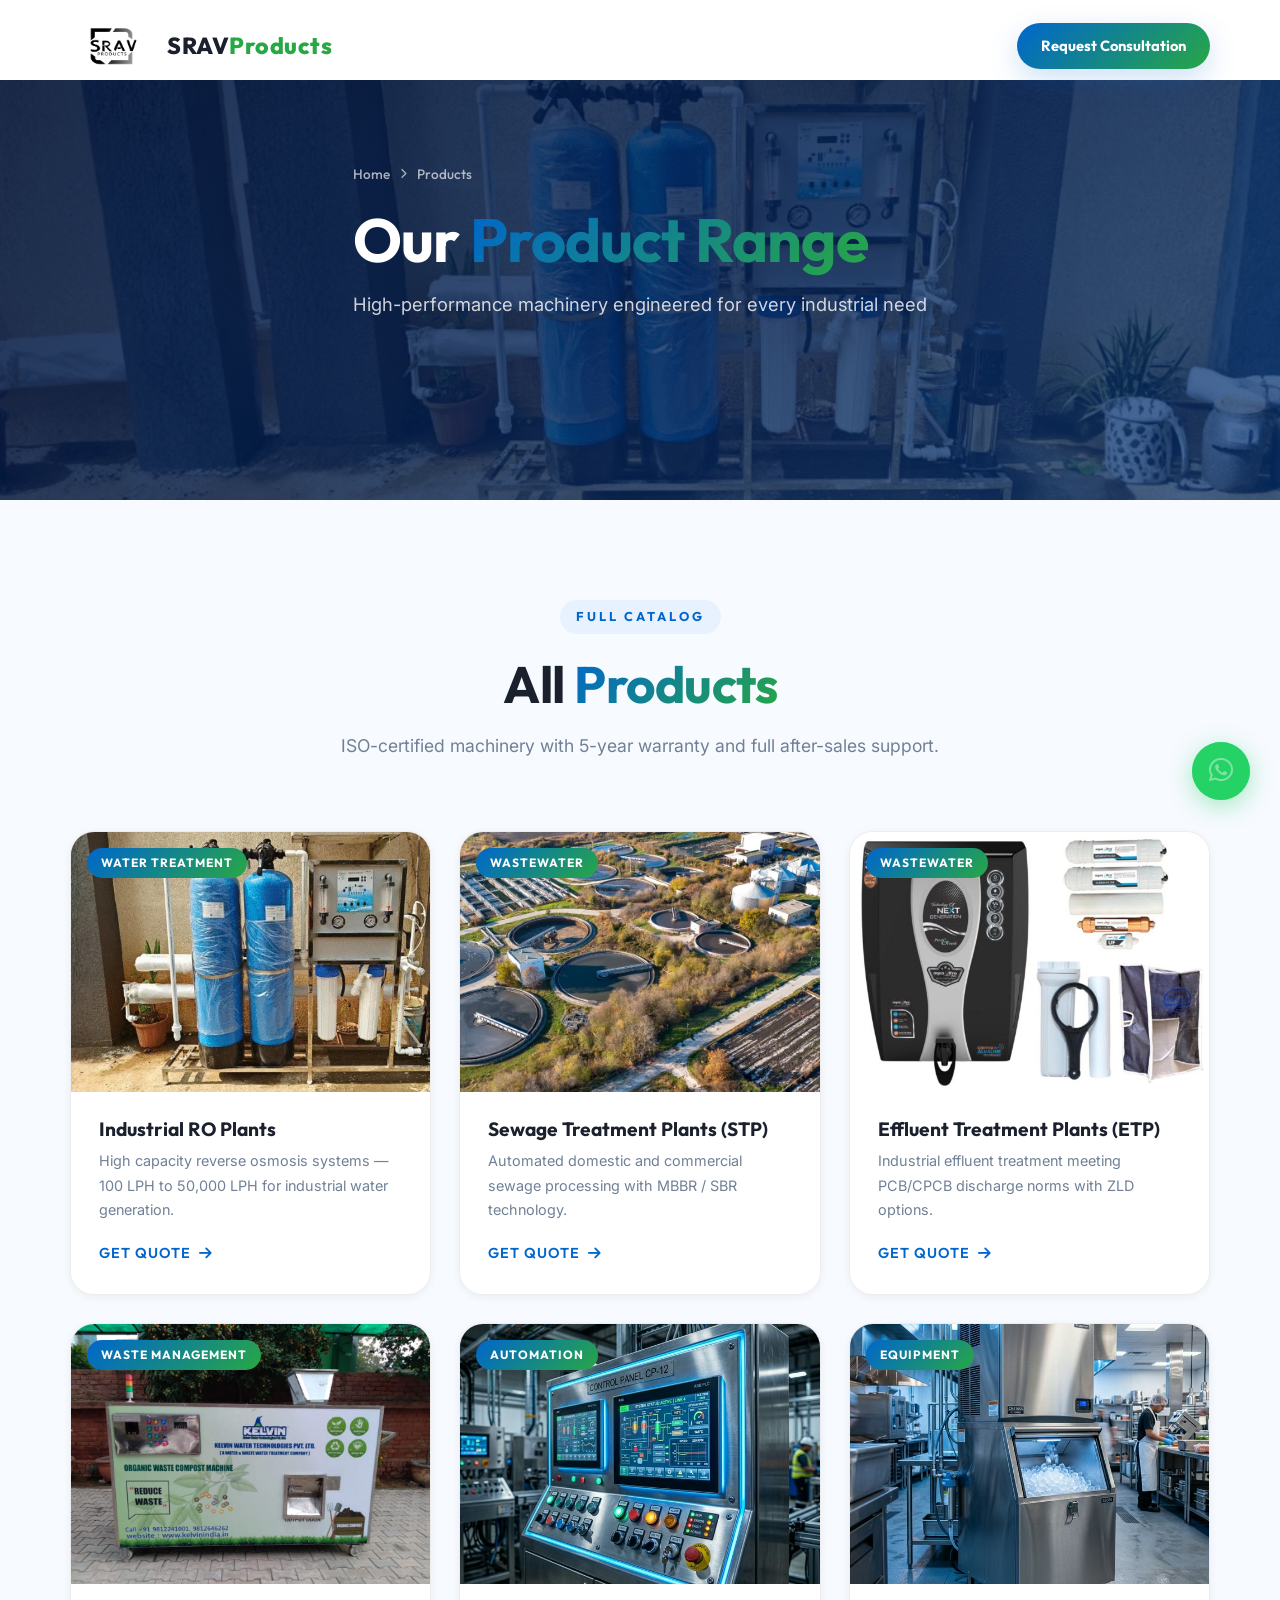
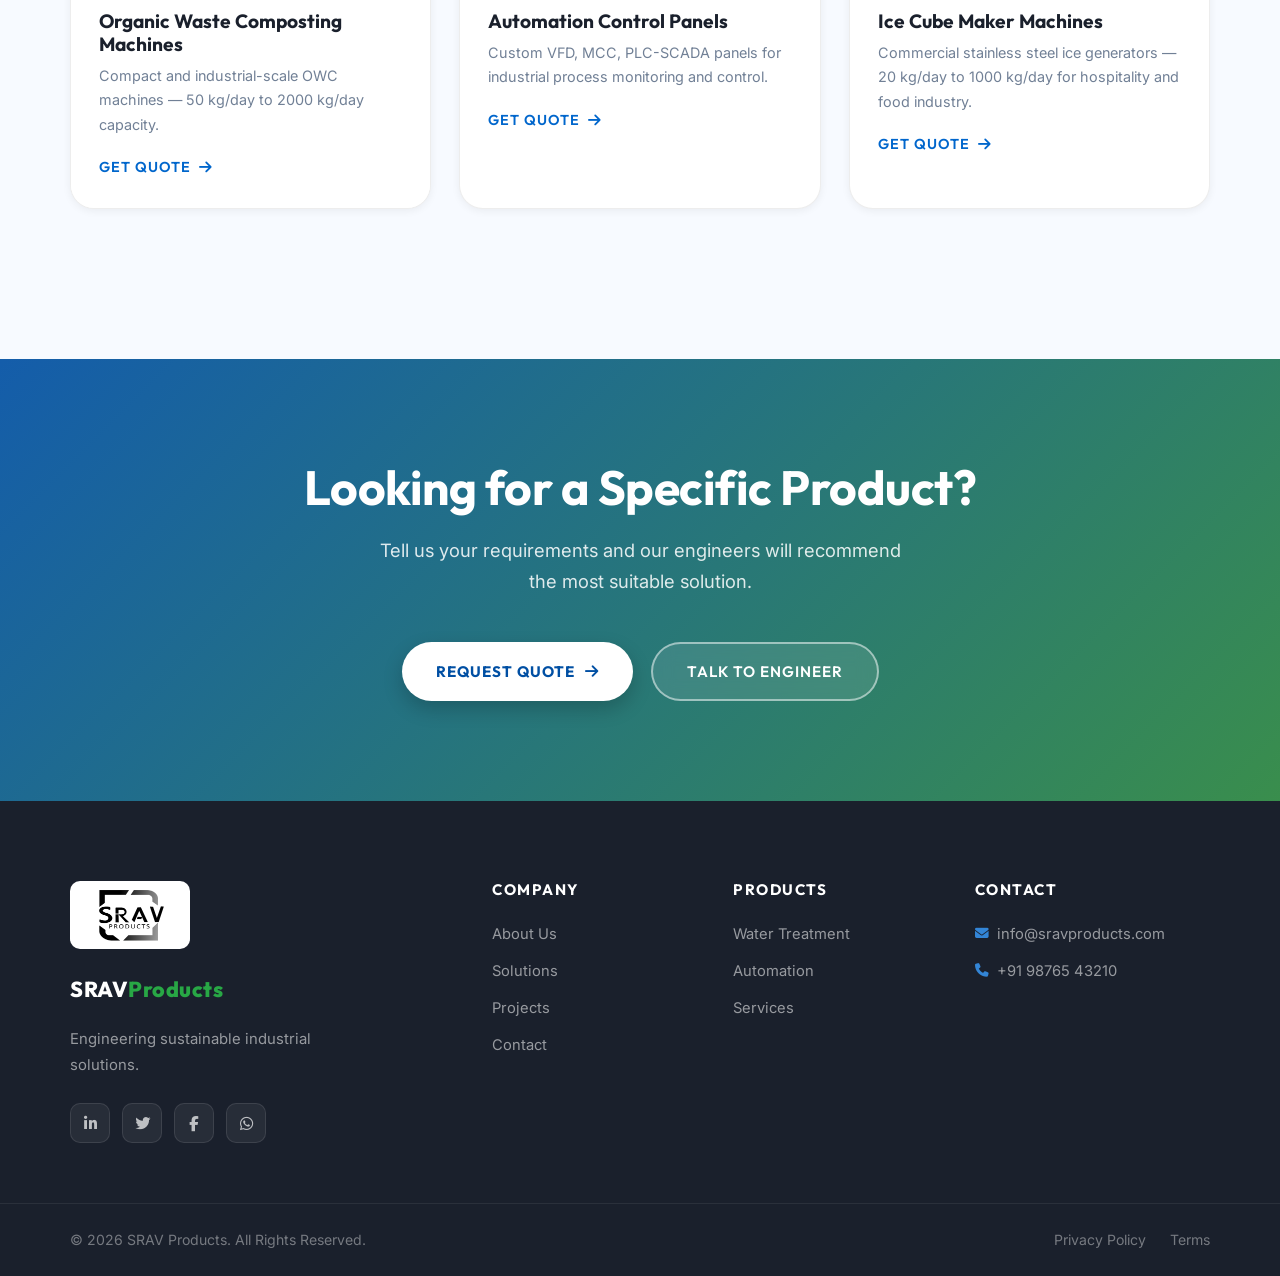
==== products.html @ 9690dd84 "Improve mobile responsiveness, UX, and smooth navigation" ====
<!DOCTYPE html>
<html lang="en">
<head>
    <meta charset="UTF-8">
    <meta name="viewport" content="width=device-width, initial-scale=1.0">
    <title>Products | SRAV Products</title>
    <meta name="description" content="Explore SRAV Products full range — RO plants, STP, ETP, composting machines, ice makers, and automation control panels.">
    <link rel="preconnect" href="https://fonts.googleapis.com">
    <link rel="preconnect" href="https://fonts.gstatic.com" crossorigin>
    <link href="https://fonts.googleapis.com/css2?family=Inter:wght@300;400;500;600;700;800&family=Outfit:wght@300;400;500;600;700;800;900&display=swap" rel="stylesheet">
    <link rel="stylesheet" href="https://cdnjs.cloudflare.com/ajax/libs/font-awesome/6.4.0/css/all.min.css">
    <link rel="stylesheet" href="https://unpkg.com/aos@2.3.4/dist/aos.css">
    <link rel="stylesheet" href="css/style.css">
    <link rel="stylesheet" href="css/subpage.css">
</head>
<body>
    <nav class="navbar scrolled" id="navbar">
        <div class="container nav-container">
            <a href="index.html" class="logo">
                <img src="assets/logo.jpeg" alt="SRAV Products Logo" class="nav-logo-img" style="filter:none">
                <span class="nav-brand"><span class="nav-brand-srav" style="color:var(--heading)">SRAV</span><span class="nav-brand-products">Products</span></span>
            </a>
            <div class="nav-links">
                <a href="index.html#home" class="nav-link">Home</a>
                <a href="index.html#about" class="nav-link">About</a>
                <a href="index.html#solutions" class="nav-link">Solutions</a>
                <a href="index.html#products" class="nav-link active">Products</a>
                <a href="index.html#industries" class="nav-link">Industries</a>
                <a href="index.html#projects" class="nav-link">Projects</a>
                <a href="index.html#services" class="nav-link">Services</a>
                <a href="index.html#contact" class="nav-link nav-cta">Request Consultation</a>
            </div>
            <button class="menu-btn" id="menu-btn"><span></span><span></span><span></span></button>
        </div>
    </nav>
    <div class="mobile-menu" id="mobile-menu">
        <button class="close-menu" id="close-menu"><i class="fas fa-times"></i></button>
        <div class="mobile-menu-content">
            <img src="assets/logo.jpeg" alt="SRAV" class="mobile-logo">
            <a href="index.html#home" class="mobile-link">Home</a>
            <a href="index.html#about" class="mobile-link">About</a>
            <a href="index.html#solutions" class="mobile-link">Solutions</a>
            <a href="index.html#products" class="mobile-link">Products</a>
            <a href="index.html#industries" class="mobile-link">Industries</a>
            <a href="index.html#projects" class="mobile-link">Projects</a>
            <a href="index.html#services" class="mobile-link">Services</a>
            <a href="index.html#contact" class="mobile-link mobile-cta">Request Consultation</a>
        </div>
    </div>

    <section class="page-hero">
        <div class="page-hero-overlay"></div>
        <img src="assets/Industrial-RO-Plant-Installation-Checklist-1080x400.webp" alt="SRAV Products Range" class="page-hero-bg">
        <div class="container page-hero-content" data-aos="fade-up">
            <div class="page-breadcrumb"><a href="index.html">Home</a> <i class="fas fa-chevron-right"></i> Products</div>
            <h1>Our <span class="text-gradient">Product Range</span></h1>
            <p>High-performance machinery engineered for every industrial need</p>
        </div>
    </section>

    <section class="products bg-light" style="padding:100px 0">
        <div class="container">
            <div class="section-header" data-aos="fade-up">
                <div class="section-tag">Full Catalog</div>
                <h2 class="section-title">All <span class="text-gradient">Products</span></h2>
                <p class="section-subtitle">ISO-certified machinery with 5-year warranty and full after-sales support.</p>
            </div>
            <div class="products-grid">
                <div class="product-card" data-aos="fade-up">
                    <div class="product-img"><img src="assets/Industrial-RO-Plant-Installation-Checklist-1080x400.webp" alt="Industrial RO Plant" loading="lazy"><div class="product-overlay"><a href="contact.html" class="btn btn-white">Enquire Now</a></div><div class="product-tag">Water Treatment</div></div>
                    <div class="product-info"><h3>Industrial RO Plants</h3><p>High capacity reverse osmosis systems — 100 LPH to 50,000 LPH for industrial water generation.</p><a href="contact.html" class="btn-link">Get Quote <i class="fas fa-arrow-right"></i></a></div>
                </div>
                <div class="product-card" data-aos="fade-up" data-aos-delay="80">
                    <div class="product-img"><img src="assets/Role-of-Sewage-Sludge-Treatment-Plant-in-STP.webp" alt="STP" loading="lazy"><div class="product-overlay"><a href="contact.html" class="btn btn-white">Enquire Now</a></div><div class="product-tag">Wastewater</div></div>
                    <div class="product-info"><h3>Sewage Treatment Plants (STP)</h3><p>Automated domestic and commercial sewage processing with MBBR / SBR technology.</p><a href="contact.html" class="btn-link">Get Quote <i class="fas fa-arrow-right"></i></a></div>
                </div>
                <div class="product-card" data-aos="fade-up" data-aos-delay="160">
                    <div class="product-img"><img src="assets/Aqua-Ultra-Water-Purifiers-3-600x600.jpg" alt="ETP" loading="lazy"><div class="product-overlay"><a href="contact.html" class="btn btn-white">Enquire Now</a></div><div class="product-tag">Wastewater</div></div>
                    <div class="product-info"><h3>Effluent Treatment Plants (ETP)</h3><p>Industrial effluent treatment meeting PCB/CPCB discharge norms with ZLD options.</p><a href="contact.html" class="btn-link">Get Quote <i class="fas fa-arrow-right"></i></a></div>
                </div>
                <div class="product-card" data-aos="fade-up" data-aos-delay="240">
                    <div class="product-img"><img src="assets/OWC-Machine-1024x768.jpg" alt="Organic Waste Composting" loading="lazy"><div class="product-overlay"><a href="contact.html" class="btn btn-white">Enquire Now</a></div><div class="product-tag">Waste Management</div></div>
                    <div class="product-info"><h3>Organic Waste Composting Machines</h3><p>Compact and industrial-scale OWC machines — 50 kg/day to 2000 kg/day capacity.</p><a href="contact.html" class="btn-link">Get Quote <i class="fas fa-arrow-right"></i></a></div>
                </div>
                <div class="product-card" data-aos="fade-up" data-aos-delay="320">
                    <div class="product-img"><img src="assets/product-automation-panel.png" alt="Automation Panel" loading="lazy"><div class="product-overlay"><a href="contact.html" class="btn btn-white">Enquire Now</a></div><div class="product-tag">Automation</div></div>
                    <div class="product-info"><h3>Automation Control Panels</h3><p>Custom VFD, MCC, PLC-SCADA panels for industrial process monitoring and control.</p><a href="contact.html" class="btn-link">Get Quote <i class="fas fa-arrow-right"></i></a></div>
                </div>
                <div class="product-card" data-aos="fade-up" data-aos-delay="400">
                    <div class="product-img"><img src="assets/product-ice-machine.png" alt="Ice Cube Maker" loading="lazy"><div class="product-overlay"><a href="contact.html" class="btn btn-white">Enquire Now</a></div><div class="product-tag">Equipment</div></div>
                    <div class="product-info"><h3>Ice Cube Maker Machines</h3><p>Commercial stainless steel ice generators — 20 kg/day to 1000 kg/day for hospitality and food industry.</p><a href="contact.html" class="btn-link">Get Quote <i class="fas fa-arrow-right"></i></a></div>
                </div>
            </div>
        </div>
    </section>

    <section class="cta-section"><div class="cta-overlay"></div>
        <div class="container" data-aos="zoom-in"><div class="cta-content">
            <h2>Looking for a Specific Product?</h2>
            <p>Tell us your requirements and our engineers will recommend the most suitable solution.</p>
            <div class="cta-btns"><a href="contact.html" class="btn btn-white-solid">Request Quote <i class="fas fa-arrow-right"></i></a><a href="contact.html" class="btn btn-glass-cta">Talk to Engineer</a></div>
        </div></div>
    </section>
    <footer class="footer">
        <div class="footer-top"><div class="container"><div class="footer-grid">
            <div class="footer-brand"><img src="assets/logo.jpeg" alt="SRAV Products" class="footer-logo"><div class="footer-brand-name"><span class="footer-brand-srav">SRAV</span><span class="footer-brand-products">Products</span></div><p>Engineering sustainable industrial solutions.</p><div class="social-links"><a href="#"><i class="fa-brands fa-linkedin-in"></i></a><a href="#"><i class="fa-brands fa-twitter"></i></a><a href="#"><i class="fa-brands fa-facebook-f"></i></a><a href="https://wa.me/919876543210" target="_blank"><i class="fa-brands fa-whatsapp"></i></a></div></div>
            <div class="footer-links"><h4>Company</h4><ul><li><a href="about.html">About Us</a></li><li><a href="solutions.html">Solutions</a></li><li><a href="projects.html">Projects</a></li><li><a href="contact.html">Contact</a></li></ul></div>
            <div class="footer-links"><h4>Products</h4><ul><li><a href="products.html">Water Treatment</a></li><li><a href="products.html">Automation</a></li><li><a href="services.html">Services</a></li></ul></div>
            <div class="footer-links"><h4>Contact</h4><ul><li><a href="mailto:info@sravproducts.com"><i class="fas fa-envelope"></i> info@sravproducts.com</a></li><li><a href="tel:+919876543210"><i class="fas fa-phone"></i> +91 98765 43210</a></li></ul></div>
        </div></div></div>
        <div class="footer-bottom"><div class="container footer-bottom-inner"><p>&copy; 2026 SRAV Products. All Rights Reserved.</p><div class="legal-links"><a href="#">Privacy Policy</a><a href="#">Terms</a></div></div></div>
    </footer>
    <a href="https://wa.me/919876543210" class="floating-whatsapp" target="_blank"><i class="fa-brands fa-whatsapp"></i><span class="whatsapp-tooltip">Chat with us!</span></a>
    <button class="back-to-top" id="backToTop"><i class="fas fa-arrow-up"></i></button>
    <script src="https://unpkg.com/aos@2.3.4/dist/aos.js"></script>
    <script src="js/main.js"></script>
</body>
</html>
---- css/style.css ----
/* ==========================================================================
   SRAV Products — Premium Design System v3.0
   Color Theme: White, Blue (#0066CC), Green (#28A745)
   ========================================================================== */

/* --------------------------------------------------------------------------
   1. CSS Variables & Design Tokens
   -------------------------------------------------------------------------- */
:root {
    /* Core Colors */
    --blue:        #0066CC;
    --blue-dark:   #004FA3;
    --blue-light:  #3385D6;
    --blue-pale:   #E8F2FF;
    --green:       #28A745;
    --green-dark:  #1E7E34;
    --green-light: #34CE57;
    --green-pale:  #E8F8ED;
    --white:       #FFFFFF;
    --off-white:   #F7FAFF;
    --light:       #F0F4FA;
    --body-text:   #4A5568;
    --heading:     #1A202C;
    --muted:       #718096;
    --border:      rgba(0, 0, 0, 0.07);

    /* Gradients */
    --grad-main:   linear-gradient(135deg, var(--blue) 0%, var(--green) 100%);
    --grad-blue:   linear-gradient(135deg, var(--blue-dark) 0%, var(--blue-light) 100%);
    --grad-hero:   linear-gradient(to right, rgba(0, 0, 0, 0.82) 0%, rgba(0, 0, 0, 0.4) 100%);

    /* Typography */
    --font-head: 'Outfit', sans-serif;
    --font-body: 'Inter', sans-serif;

    /* Spacing Scale */
    --space-xs:    8px;
    --space-sm:    16px;
    --space-md:    24px;
    --space-lg:    48px;
    --space-xl:    80px;
    --space-2xl:   120px;

    /* Section Padding */
    --section-pad: 110px 0;
    --section-pad-mobile: 60px 0;

    /* Shadows */
    --shadow-sm:  0 2px 8px rgba(0,0,0,0.06);
    --shadow-md:  0 8px 30px rgba(0,0,0,0.08);
    --shadow-lg:  0 20px 60px rgba(0,0,0,0.12);
    --shadow-blue: 0 10px 30px rgba(0,102,204,0.2);
    --shadow-green: 0 10px 30px rgba(40,167,69,0.2);

    /* Transitions */
    --ease: all 0.3s cubic-bezier(0.25, 0.8, 0.25, 1);
    --ease-slow: all 0.6s cubic-bezier(0.25, 0.8, 0.25, 1);

    /* Border Radius */
    --radius-sm: 8px;
    --radius-md: 16px;
    --radius-lg: 24px;
    --radius-xl: 40px;
}

/* --------------------------------------------------------------------------
   2. Base Reset & Globals
   -------------------------------------------------------------------------- */
*, *::before, *::after { margin: 0; padding: 0; box-sizing: border-box; }

html { scroll-behavior: smooth; font-size: 16px; }

body {
    font-family: var(--font-body);
    background-color: var(--white);
    color: var(--body-text);
    line-height: 1.7;
    overflow-x: hidden;
}

h1, h2, h3, h4, h5, h6 {
    font-family: var(--font-head);
    color: var(--heading);
    font-weight: 700;
    line-height: 1.2;
}

a { text-decoration: none; color: inherit; }
ul { list-style: none; }
img { max-width: 100%; display: block; }

.container {
    max-width: 1440px;
    margin: 0 auto;
    padding: 0 30px;
}

section { padding: var(--section-pad); }
.bg-light { background-color: var(--off-white); }
.text-center { text-align: center; }
.w-full { width: 100%; }


/* --------------------------------------------------------------------------
   4. Typography Utilities
   -------------------------------------------------------------------------- */
.text-gradient {
    background: var(--grad-main);
    -webkit-background-clip: text;
    -webkit-text-fill-color: transparent;
    background-clip: text;
}

.section-tag {
    display: inline-block;
    font-family: var(--font-head);
    font-size: 0.8rem;
    font-weight: 700;
    text-transform: uppercase;
    letter-spacing: 3px;
    color: var(--blue);
    background: var(--blue-pale);
    padding: 6px 16px;
    border-radius: 50px;
    margin-bottom: 20px;
}

.section-header {
    text-align: center;
    margin-bottom: 70px;
    display: flex;
    flex-direction: column;
    align-items: center;
}

.section-title {
    font-size: clamp(2.2rem, 4vw, 3.2rem);
    margin-bottom: 16px;
    letter-spacing: -0.5px;
}

.section-subtitle {
    font-size: 1.1rem;
    color: var(--muted);
    max-width: 600px;
}

/* --------------------------------------------------------------------------
   5. Buttons
   -------------------------------------------------------------------------- */
.btn {
    display: inline-flex;
    align-items: center;
    justify-content: center;
    gap: 10px;
    padding: 15px 34px;
    border-radius: var(--radius-xl);
    font-family: var(--font-head);
    font-weight: 600;
    font-size: 0.95rem;
    cursor: pointer;
    text-transform: uppercase;
    letter-spacing: 1px;
    transition: var(--ease);
    border: none;
    white-space: nowrap;
}

.btn-primary {
    background: var(--grad-main);
    color: var(--white);
    box-shadow: var(--shadow-blue);
}

.btn-primary:hover {
    transform: translateY(-3px);
    box-shadow: 0 15px 40px rgba(0, 102, 204, 0.35);
    color: var(--white);
}

.btn-glass {
    background: rgba(255,255,255,0.12);
    color: var(--white);
    border: 1px solid rgba(255,255,255,0.4);
    backdrop-filter: blur(10px);
}

.btn-glass:hover {
    background: rgba(255,255,255,0.22);
    color: var(--white);
    transform: translateY(-3px);
}

.btn-white {
    background: var(--white);
    color: var(--blue);
    font-weight: 700;
}

.btn-white:hover {
    background: var(--blue-pale);
    transform: translateY(-2px);
}

.btn-white-solid {
    background: var(--white);
    color: var(--blue-dark);
    font-weight: 700;
    box-shadow: 0 8px 20px rgba(0,0,0,0.2);
}

.btn-white-solid:hover {
    background: var(--off-white);
    transform: translateY(-3px);
    box-shadow: 0 12px 30px rgba(0,0,0,0.25);
}

.btn-glass-cta {
    background: rgba(255,255,255,0.1);
    color: var(--white);
    border: 2px solid rgba(255,255,255,0.5);
    backdrop-filter: blur(10px);
}

.btn-glass-cta:hover {
    background: rgba(255,255,255,0.2);
    color: var(--white);
    transform: translateY(-3px);
}

.btn-link {
    color: var(--blue);
    font-weight: 600;
    font-family: var(--font-head);
    display: inline-flex;
    align-items: center;
    gap: 8px;
    font-size: 0.9rem;
    text-transform: uppercase;
    letter-spacing: 1px;
    transition: var(--ease);
}

.btn-link:hover {
    color: var(--green);
    gap: 14px;
}

/* --------------------------------------------------------------------------
   6. Navigation
   -------------------------------------------------------------------------- */
.navbar {
    position: fixed;
    top: 0;
    left: 0;
    width: 100%;
    padding: 22px 0;
    z-index: 1000;
    transition: var(--ease);
}

.navbar.scrolled {
    padding: 12px 0;
    background: rgba(255, 255, 255, 0.97);
    backdrop-filter: blur(20px);
    -webkit-backdrop-filter: blur(20px);
    box-shadow: 0 2px 30px rgba(0,0,0,0.08);
}

.nav-container {
    display: flex;
    justify-content: space-between;
    align-items: center;
    gap: 30px;
}

/* Logo wrapper */
.logo {
    display: flex;
    align-items: center;
    gap: 12px;
    text-decoration: none;
}

/* Brand name beside logo */
.nav-brand {
    font-family: var(--font-head);
    font-size: 1.45rem;
    font-weight: 800;
    letter-spacing: 0.5px;
    line-height: 1;
}

.nav-brand-srav {
    color: var(--white);
    transition: var(--ease);
}

.navbar.scrolled .nav-brand-srav {
    color: var(--heading);
}

.nav-brand-products {
    color: var(--green);
}

/* Footer brand name */
.footer-brand-name {
    font-family: var(--font-head);
    font-size: 1.35rem;
    font-weight: 800;
    margin-bottom: 18px;
    letter-spacing: 0.5px;
}
.footer-brand-srav     { color: var(--white); }
.footer-brand-products { color: var(--green); }

.nav-logo-img {
    height: 48px;
    width: auto;
    border-radius: 8px;
    transition: var(--ease);
    filter: brightness(0) invert(1);
}

.navbar.scrolled .nav-logo-img {
    filter: none;
}

.nav-links {
    display: flex;
    align-items: center;
    gap: 6px;
}

.nav-link {
    font-family: var(--font-head);
    font-weight: 500;
    font-size: 0.92rem;
    color: rgba(255,255,255,0.88);
    padding: 8px 14px;
    border-radius: 8px;
    transition: var(--ease);
    position: relative;
}

.navbar.scrolled .nav-link { color: var(--body-text); }

.nav-link:hover,
.nav-link.active {
    color: var(--blue);
    background: var(--blue-pale);
}

.navbar.scrolled .nav-link:hover,
.navbar.scrolled .nav-link.active {
    color: var(--blue);
    background: var(--blue-pale);
}

.nav-cta {
    background: var(--grad-main) !important;
    color: var(--white) !important;
    border-radius: var(--radius-xl);
    padding: 10px 24px;
    font-weight: 700;
    box-shadow: var(--shadow-blue);
}

.nav-cta:hover {
    background: var(--blue-dark) !important;
    transform: translateY(-2px);
    box-shadow: 0 12px 25px rgba(0,102,204,0.3);
}

/* Hamburger */
.menu-btn {
    display: none;
    flex-direction: column;
    gap: 5px;
    background: none;
    border: none;
    cursor: pointer;
    padding: 5px;
}

.menu-btn span {
    display: block;
    width: 26px;
    height: 2px;
    background: var(--white);
    border-radius: 2px;
    transition: var(--ease);
}

.navbar.scrolled .menu-btn span { background: var(--heading); }

/* Mobile Menu */
.mobile-menu {
    position: fixed;
    top: 0;
    right: 0;
    width: 100%;
    height: 100vh;
    background: rgba(10, 22, 40, 0.98);
    backdrop-filter: blur(20px);
    -webkit-backdrop-filter: blur(20px);
    z-index: 2000;
    display: flex;
    flex-direction: column;
    align-items: center;
    justify-content: center;
    gap: 25px;
    padding: 40px;
    opacity: 0;
    pointer-events: none;
    transform: translateY(-20px);
    transition: all 0.5s cubic-bezier(0.77, 0, 0.175, 1);
}

.mobile-menu.active {
    opacity: 1;
    pointer-events: all;
    transform: translateY(0);
}

.mobile-link {
    font-family: var(--font-head);
    font-size: 2rem;
    font-weight: 800;
    color: var(--white);
    transition: var(--ease);
    opacity: 0;
    transform: translateY(30px);
}

.mobile-menu.active .mobile-link {
    opacity: 1;
    transform: translateY(0);
}

/* Staggered entry */
.mobile-menu.active .mobile-link:nth-child(1) { transition: all 0.4s ease 0.2s; }
.mobile-menu.active .mobile-link:nth-child(2) { transition: all 0.4s ease 0.3s; }
.mobile-menu.active .mobile-link:nth-child(3) { transition: all 0.4s ease 0.4s; }
.mobile-menu.active .mobile-link:nth-child(4) { transition: all 0.4s ease 0.5s; }
.mobile-menu.active .mobile-link:nth-child(5) { transition: all 0.4s ease 0.6s; }
.mobile-menu.active .mobile-link:nth-child(6) { transition: all 0.4s ease 0.7s; }

.mobile-link:hover {
    color: var(--blue-light);
    transform: scale(1.1);
}

.mobile-cta {
    background: var(--grad-main);
    color: var(--white) !important;
    padding: 16px 44px;
    border-radius: var(--radius-xl);
    font-size: 1.1rem;
    font-weight: 700;
    margin-top: 20px;
    opacity: 0;
    transform: translateY(30px);
}

.mobile-menu.active .mobile-cta {
    opacity: 1;
    transform: translateY(0);
    transition: all 0.4s ease 0.8s;
}

.close-menu {
    position: absolute;
    top: 30px;
    right: 30px;
    background: rgba(255,255,255,0.1);
    border: 1px solid rgba(255,255,255,0.2);
    color: var(--white);
    font-size: 1.5rem;
    cursor: pointer;
    width: 54px;
    height: 54px;
    border-radius: 50%;
    display: flex;
    align-items: center;
    justify-content: center;
    transition: var(--ease);
}

.close-menu:hover {
    background: var(--grad-main);
    border-color: transparent;
    transform: rotate(90deg);
}

/* --------------------------------------------------------------------------
   7. Hero Section
   -------------------------------------------------------------------------- */
.hero {
    min-height: 100vh;
    display: flex;
    align-items: center;
    position: relative;
    padding: 0;
    overflow: hidden;
}

.hero-video {
    position: absolute;
    inset: 0;
    width: 100%;
    height: 100%;
    object-fit: cover;
    z-index: 0;
}

.hero-bg-overlay {
    position: absolute;
    inset: 0;
    background: var(--grad-hero);
    z-index: 1;
}



.hero-content {
    position: relative;
    z-index: 3;
    padding: 140px 30px 100px;
    max-width: 1300px;
    margin: 0 auto;
    width: 100%;
}

.hero-badge {
    display: inline-flex;
    align-items: center;
    gap: 8px;
    background: rgba(255,255,255,0.12);
    border: 1px solid rgba(255,255,255,0.25);
    backdrop-filter: blur(10px);
    color: var(--white);
    padding: 8px 20px;
    border-radius: 50px;
    font-size: 0.85rem;
    font-weight: 600;
    margin-bottom: 28px;
    width: fit-content;
}

.hero-badge i { color: #FFD700; }

.hero-title {
    font-size: clamp(3rem, 6.5vw, 5.5rem);
    color: var(--white);
    margin-bottom: 24px;
    letter-spacing: -1.5px;
    line-height: 1.1;
    max-width: 850px;
}

.hero-subtitle {
    font-size: clamp(1rem, 2vw, 1.25rem);
    color: rgba(255,255,255,0.85);
    margin-bottom: 44px;
    max-width: 600px;
    line-height: 1.8;
}

.hero-cta {
    display: flex;
    gap: 16px;
    flex-wrap: wrap;
    margin-bottom: 60px;
}

/* Hero Stats */
.hero-stats {
    display: flex;
    align-items: center;
    gap: 0;
    background: rgba(255,255,255,0.1);
    backdrop-filter: blur(16px);
    -webkit-backdrop-filter: blur(16px);
    border: 1px solid rgba(255,255,255,0.15);
    border-radius: var(--radius-lg);
    padding: 24px 36px;
    width: fit-content;
    flex-wrap: wrap;
}

.hstat {
    display: flex;
    flex-direction: column;
    align-items: center;
    padding: 0 28px;
}

.hstat-num {
    font-family: var(--font-head);
    font-size: 2rem;
    font-weight: 800;
    color: var(--white);
    line-height: 1;
    background: var(--grad-main);
    -webkit-background-clip: text;
    -webkit-text-fill-color: transparent;
    background-clip: text;
}

.hstat-label {
    font-size: 0.8rem;
    color: rgba(255,255,255,0.7);
    text-transform: uppercase;
    letter-spacing: 1px;
    margin-top: 4px;
}

.hstat-divider {
    width: 1px;
    height: 40px;
    background: rgba(255,255,255,0.2);
}

/* Scroll Indicator */
.scroll-indicator {
    position: absolute;
    bottom: 40px;
    left: 50%;
    transform: translateX(-50%);
    z-index: 3;
    display: flex;
    flex-direction: column;
    align-items: center;
    gap: 10px;
}

.scroll-text {
    font-family: var(--font-head);
    font-size: 0.75rem;
    text-transform: uppercase;
    letter-spacing: 3px;
    color: rgba(255,255,255,0.6);
}

.mouse {
    width: 24px;
    height: 38px;
    border: 2px solid rgba(255,255,255,0.4);
    border-radius: 20px;
    display: flex;
    justify-content: center;
    padding-top: 5px;
}

.wheel {
    width: 3px;
    height: 7px;
    background: var(--white);
    border-radius: 2px;
    animation: scrollAnim 2s infinite;
}

@keyframes scrollAnim {
    0%   { transform: translateY(0); opacity: 1; }
    100% { transform: translateY(14px); opacity: 0; }
}

/* --------------------------------------------------------------------------
   8. Trust Bar (Ticker)
   -------------------------------------------------------------------------- */
.trust-bar {
    background: var(--grad-main);
    padding: 14px 0;
    overflow: hidden;
    white-space: nowrap;
}

.trust-bar-inner {
    display: inline-flex;
    gap: 60px;
    animation: ticker 30s linear infinite;
}

.trust-bar-inner span {
    color: var(--white);
    font-size: 0.88rem;
    font-weight: 600;
    font-family: var(--font-head);
    text-transform: uppercase;
    letter-spacing: 1px;
}

.trust-bar-inner i {
    margin-right: 8px;
    color: rgba(255,255,255,0.75);
}

@keyframes ticker {
    from { transform: translateX(0); }
    to   { transform: translateX(-50%); }
}

/* --------------------------------------------------------------------------
   9. About Section
   -------------------------------------------------------------------------- */
.about-container {
    display: grid;
    grid-template-columns: 1fr 1fr;
    gap: 80px;
    align-items: center;
}

.about-text {
    font-size: 1.1rem;
    color: var(--muted);
    margin-bottom: 36px;
    line-height: 1.8;
}

.about-features {
    display: flex;
    flex-direction: column;
    gap: 24px;
}


.feature-item {
    display: flex;
    align-items: flex-start;
    gap: 18px;
}

.feature-icon {
    width: 52px;
    height: 52px;
    min-width: 52px;
    border-radius: 14px;
    background: var(--blue-pale);
    color: var(--blue);
    display: flex;
    justify-content: center;
    align-items: center;
    font-size: 1.3rem;
    border: 1px solid rgba(0,102,204,0.15);
    transition: var(--ease);
}

.feature-item:hover .feature-icon {
    background: var(--grad-main);
    color: var(--white);
    transform: scale(1.08) rotate(5deg);
    border-color: transparent;
}

.feature-item strong {
    display: block;
    font-family: var(--font-head);
    font-size: 1rem;
    color: var(--heading);
    margin-bottom: 4px;
}

.feature-item p {
    font-size: 0.9rem;
    color: var(--muted);
    line-height: 1.6;
    margin: 0;
}

/* About Image */
.about-img-wrapper {
    position: relative;
    border-radius: var(--radius-xl);
    overflow: visible;
}

.about-img-wrapper .rounded-img {
    border-radius: var(--radius-xl);
    box-shadow: var(--shadow-lg);
    width: 100%;
    height: 500px;
    object-fit: cover;
}

.about-badge {
    position: absolute;
    bottom: 30px;
    left: -30px;
    background: var(--white);
    border-radius: var(--radius-md);
    padding: 16px 22px;
    display: flex;
    align-items: center;
    gap: 14px;
    box-shadow: var(--shadow-md);
}

.about-badge i {
    font-size: 2rem;
    color: #FFD700;
}

.about-badge strong {
    display: block;
    font-family: var(--font-head);
    font-size: 1rem;
    color: var(--heading);
}

.about-badge span {
    font-size: 0.8rem;
    color: var(--muted);
}

/* --------------------------------------------------------------------------
   10. Stats Section
   -------------------------------------------------------------------------- */
.stats-section {
    background: var(--grad-main);
    padding: 70px 0;
}

.stats-row {
    display: grid;
    grid-template-columns: repeat(4, 1fr);
    gap: 40px;
}

.stat-item {
    text-align: center;
    color: var(--white);
}

.stat-item i {
    font-size: 2rem;
    margin-bottom: 12px;
    opacity: 0.8;
    display: block;
}

.stat-item h3 {
    font-size: 3rem;
    font-weight: 800;
    color: var(--white);
    line-height: 1;
    display: inline;
}

.stat-item span {
    font-size: 2rem;
    font-weight: 800;
    color: rgba(255,255,255,0.9);
}

.stat-item p {
    font-size: 0.9rem;
    color: rgba(255,255,255,0.75);
    text-transform: uppercase;
    letter-spacing: 1px;
    margin-top: 8px;
}

/* --------------------------------------------------------------------------
   11. Solutions Section
   -------------------------------------------------------------------------- */
.solutions { background: var(--white); }

.solutions-grid {
    display: grid;
    grid-template-columns: repeat(3, 1fr);
    gap: 28px;
}

.solution-card {
    background: var(--white);
    border: 1px solid var(--border);
    border-radius: var(--radius-lg);
    padding: 40px 32px;
    position: relative;
    overflow: hidden;
    transition: var(--ease);
    box-shadow: var(--shadow-sm);
    cursor: pointer;
}

.card-glow {
    position: absolute;
    top: -60px;
    right: -60px;
    width: 160px;
    height: 160px;
    border-radius: 50%;
    background: radial-gradient(circle, rgba(0,102,204,0.08) 0%, transparent 70%);
    transition: var(--ease-slow);
}

.solution-card:hover { 
    transform: translateY(-12px);
    box-shadow: 0 25px 60px rgba(0,102,204,0.12);
    border-color: rgba(0,102,204,0.2);
}

.solution-card:hover .card-glow {
    background: radial-gradient(circle, rgba(0,102,204,0.18) 0%, transparent 70%);
    transform: scale(1.4);
}

.card-icon-wrapper {
    width: 66px;
    height: 66px;
    border-radius: 18px;
    background: var(--blue-pale);
    color: var(--blue);
    display: flex;
    justify-content: center;
    align-items: center;
    font-size: 1.7rem;
    margin-bottom: 26px;
    transition: var(--ease);
    border: 1px solid rgba(0,102,204,0.12);
}

.solution-card:hover .card-icon-wrapper {
    background: var(--grad-main);
    color: var(--white);
    border-color: transparent;
    transform: scale(1.1) rotate(5deg);
}

.solution-card h3 {
    font-size: 1.3rem;
    margin-bottom: 14px;
    color: var(--heading);
}

.solution-card p {
    color: var(--muted);
    font-size: 0.95rem;
    line-height: 1.7;
    margin-bottom: 26px;
}

/* --------------------------------------------------------------------------
   12. Products Section
   -------------------------------------------------------------------------- */
.products-grid {
    display: grid;
    grid-template-columns: repeat(3, 1fr);
    gap: 28px;
    margin-bottom: 50px;
}

.product-card {
    border-radius: var(--radius-lg);
    overflow: hidden;
    box-shadow: var(--shadow-sm);
    transition: var(--ease);
    border: 1px solid var(--border);
    background: var(--white);
}

.product-card:hover {
    transform: translateY(-10px);
    box-shadow: 0 25px 60px rgba(0,102,204,0.13);
    border-color: rgba(0,102,204,0.2);
}

.product-img {
    height: 260px;
    overflow: hidden;
    position: relative;
}

.product-img img {
    width: 100%;
    height: 100%;
    object-fit: cover;
    transition: transform 0.7s ease;
}

.product-card:hover .product-img img { transform: scale(1.08); }

.product-overlay {
    position: absolute;
    inset: 0;
    background: rgba(0,0,0,0.45);
    display: flex;
    align-items: center;
    justify-content: center;
    opacity: 0;
    transition: var(--ease);
    backdrop-filter: blur(4px);
}

.product-card:hover .product-overlay { opacity: 1; }

.product-tag {
    position: absolute;
    top: 16px;
    left: 16px;
    background: var(--grad-main);
    color: var(--white);
    font-size: 0.75rem;
    font-weight: 700;
    font-family: var(--font-head);
    padding: 5px 14px;
    border-radius: 50px;
    text-transform: uppercase;
    letter-spacing: 1px;
}

.product-info {
    padding: 26px 28px 28px;
    background: var(--white);
}

.product-info h3 {
    font-size: 1.2rem;
    margin-bottom: 8px;
    color: var(--heading);
}

.product-info p {
    font-size: 0.9rem;
    color: var(--muted);
    margin-bottom: 16px;
}

/* --------------------------------------------------------------------------
   13. Industries Section
   -------------------------------------------------------------------------- */
.industries { background: var(--white); }

.industries-grid {
    display: grid;
    grid-template-columns: repeat(4, 1fr);
    gap: 24px;
}

.industry-card {
    background: var(--off-white);
    border: 1px solid var(--border);
    border-radius: var(--radius-md);
    padding: 36px 20px;
    text-align: center;
    transition: var(--ease);
    cursor: pointer;
}

.industry-icon {
    width: 64px;
    height: 64px;
    background: var(--blue-pale);
    border-radius: 18px;
    display: flex;
    align-items: center;
    justify-content: center;
    margin: 0 auto 18px;
    transition: var(--ease);
    font-size: 1.6rem;
    color: var(--blue);
}

.industry-card h4 {
    font-size: 0.95rem;
    color: var(--heading);
    font-weight: 600;
    transition: var(--ease);
}

.industry-card:hover {
    background: var(--grad-main);
    border-color: transparent;
    transform: translateY(-6px);
    box-shadow: var(--shadow-blue);
}

.industry-card:hover .industry-icon {
    background: rgba(255,255,255,0.2);
    color: var(--white);
}

.industry-card:hover h4 { color: var(--white); }

/* --------------------------------------------------------------------------
   14. Services Section
   -------------------------------------------------------------------------- */
.services-grid {
    display: grid;
    grid-template-columns: repeat(4, 1fr);
    gap: 28px;
}

.service-card {
    background: var(--white);
    border: 1px solid var(--border);
    border-radius: var(--radius-lg);
    padding: 40px 28px;
    transition: var(--ease);
    box-shadow: var(--shadow-sm);
}

.service-card:hover {
    border-color: var(--blue);
    transform: translateY(-8px);
    box-shadow: 0 20px 50px rgba(0,102,204,0.1);
}

.service-icon-wrap {
    width: 64px;
    height: 64px;
    background: var(--blue-pale);
    border-radius: 18px;
    display: flex;
    align-items: center;
    justify-content: center;
    font-size: 1.5rem;
    color: var(--blue);
    margin-bottom: 24px;
    transition: var(--ease);
}

.service-card:hover .service-icon-wrap {
    background: var(--grad-main);
    color: var(--white);
    transform: scale(1.1);
}

.service-card h4 {
    font-size: 1.15rem;
    margin-bottom: 14px;
    color: var(--heading);
}

.service-card p {
    color: var(--muted);
    font-size: 0.93rem;
    line-height: 1.7;
}

/* --------------------------------------------------------------------------
   15. Project Showcase
   -------------------------------------------------------------------------- */
.showcase { background: var(--white); }

.gallery-grid {
    display: grid;
    grid-template-columns: repeat(3, 1fr);
    grid-auto-rows: 280px;
    gap: 18px;
}

.gallery-tall  { grid-row: span 2; }
.gallery-wide  { grid-column: span 2; }

.gallery-item {
    position: relative;
    border-radius: var(--radius-md);
    overflow: hidden;
    cursor: pointer;
}

.gallery-item img {
    width: 100%;
    height: 100%;
    object-fit: cover;
    transition: transform 0.7s ease;
}

.gallery-item:hover img { transform: scale(1.08); }

.gallery-overlay {
    position: absolute;
    inset: 0;
    background: linear-gradient(to top, rgba(0,0,0,0.82) 0%, transparent 55%);
    padding: 28px;
    display: flex;
    flex-direction: column;
    justify-content: flex-end;
    opacity: 0;
    transition: var(--ease);
}

.gallery-item:hover .gallery-overlay { opacity: 1; }

.gallery-tag {
    display: inline-block;
    background: var(--grad-main);
    color: var(--white);
    font-size: 0.72rem;
    font-weight: 700;
    font-family: var(--font-head);
    padding: 4px 12px;
    border-radius: 50px;
    text-transform: uppercase;
    letter-spacing: 1px;
    margin-bottom: 10px;
    width: fit-content;
}

.gallery-overlay h5 {
    font-size: 1.3rem;
    color: var(--white);
    margin-bottom: 4px;
}

.gallery-overlay p {
    color: rgba(255,255,255,0.75);
    font-size: 0.88rem;
}

/* --------------------------------------------------------------------------
   16. Why Choose Us
   -------------------------------------------------------------------------- */
.why-grid {
    display: grid;
    grid-template-columns: repeat(4, 1fr);
    gap: 28px;
}

.why-card {
    background: var(--white);
    border: 1px solid var(--border);
    border-radius: var(--radius-lg);
    padding: 36px 28px;
    position: relative;
    overflow: hidden;
    transition: var(--ease);
    box-shadow: var(--shadow-sm);
}

.why-card:hover {
    border-color: var(--green);
    transform: translateY(-8px);
    box-shadow: 0 20px 50px rgba(40,167,69,0.12);
}

.why-num {
    font-family: var(--font-head);
    font-size: 4rem;
    font-weight: 900;
    color: var(--border);
    line-height: 1;
    position: absolute;
    top: 16px;
    right: 20px;
    transition: var(--ease);
}

.why-card:hover .why-num {
    color: rgba(40,167,69,0.12);
}

.why-icon {
    width: 56px;
    height: 56px;
    background: var(--green-pale);
    border-radius: 16px;
    display: flex;
    align-items: center;
    justify-content: center;
    font-size: 1.4rem;
    color: var(--green);
    margin-bottom: 22px;
    transition: var(--ease);
}

.why-card:hover .why-icon {
    background: var(--grad-main);
    color: var(--white);
    transform: scale(1.1);
}

.why-card h4 {
    font-size: 1.1rem;
    margin-bottom: 12px;
    color: var(--heading);
}

.why-card p {
    font-size: 0.9rem;
    color: var(--muted);
    line-height: 1.7;
}

/* --------------------------------------------------------------------------
   17. Testimonials
   -------------------------------------------------------------------------- */
.testimonials { background: var(--off-white); }

.testimonials-grid {
    display: grid;
    grid-template-columns: repeat(2, 1fr);
    gap: 28px;
}

.testimonial-card {
    background: var(--white);
    border-radius: var(--radius-lg);
    padding: 36px;
    box-shadow: var(--shadow-sm);
    border: 1px solid var(--border);
    transition: var(--ease);
}

.testimonial-card:hover {
    transform: translateY(-6px);
    box-shadow: var(--shadow-md);
    border-color: rgba(0,102,204,0.15);
}

.stars {
    color: #FFB800;
    margin-bottom: 20px;
    display: flex;
    gap: 3px;
}

.testimonial-text {
    font-size: 1rem;
    color: var(--body-text);
    font-style: italic;
    line-height: 1.8;
    margin-bottom: 24px;
}

.testimonial-author {
    display: flex;
    align-items: center;
    gap: 16px;
}

.author-avatar {
    width: 46px;
    height: 46px;
    min-width: 46px;
    border-radius: 50%;
    background: var(--grad-main);
    color: var(--white);
    display: flex;
    align-items: center;
    justify-content: center;
    font-family: var(--font-head);
    font-weight: 700;
    font-size: 0.9rem;
}

.testimonial-author h4 {
    font-size: 1rem;
    color: var(--heading);
}

.testimonial-author p {
    font-size: 0.85rem;
    color: var(--muted);
    margin: 0;
}

/* --------------------------------------------------------------------------
   18. CTA Section
   -------------------------------------------------------------------------- */
.cta-section {
    padding: 100px 0;
    position: relative;
    background: url('https://images.unsplash.com/photo-1542361345-89e58247f2d5?auto=format&fit=crop&w=1600&q=80') center/cover no-repeat;
    text-align: center;
}

.cta-overlay {
    position: absolute;
    inset: 0;
    background: linear-gradient(135deg, rgba(0,79,163,0.92) 0%, rgba(30,126,52,0.88) 100%);
}

.cta-content {
    position: relative;
    z-index: 1;
}

.cta-content h2 {
    font-size: clamp(2rem, 4vw, 3rem);
    color: var(--white);
    margin-bottom: 18px;
    letter-spacing: -0.5px;
}

.cta-content p {
    font-size: 1.15rem;
    color: rgba(255,255,255,0.85);
    margin-bottom: 44px;
    max-width: 550px;
    margin-left: auto;
    margin-right: auto;
}

.cta-btns {
    display: flex;
    gap: 18px;
    justify-content: center;
    flex-wrap: wrap;
}

/* --------------------------------------------------------------------------
   19. Contact Section
   -------------------------------------------------------------------------- */
.contact { background: var(--white); }

.contact-container {
    display: grid;
    grid-template-columns: 1fr 1.5fr;
    gap: 70px;
    align-items: start;
}

.contact-info {
    display: flex;
    flex-direction: column;
    gap: 28px;
}

.contact-item {
    display: flex;
    align-items: flex-start;
    gap: 18px;
}

.contact-icon {
    width: 54px;
    height: 54px;
    min-width: 54px;
    background: var(--blue-pale);
    border: 1px solid rgba(0,102,204,0.15);
    border-radius: 14px;
    display: flex;
    justify-content: center;
    align-items: center;
    font-size: 1.2rem;
    color: var(--blue);
    transition: var(--ease);
}

.contact-item:hover .contact-icon {
    background: var(--grad-main);
    color: var(--white);
    border-color: transparent;
    transform: scale(1.08);
}

.contact-item h5 {
    font-size: 0.85rem;
    font-weight: 700;
    text-transform: uppercase;
    letter-spacing: 1px;
    color: var(--blue);
    margin-bottom: 4px;
}

.contact-item a, .contact-item p {
    color: var(--heading);
    font-size: 1rem;
    font-weight: 500;
    transition: var(--ease);
}

.contact-item a:hover { color: var(--blue); }

/* Contact Form */
.contact-form-wrapper {
    background: var(--off-white);
    border: 1px solid var(--border);
    border-radius: var(--radius-xl);
    padding: 50px;
    box-shadow: var(--shadow-md);
}

.contact-form h3 {
    font-size: 1.8rem;
    margin-bottom: 36px;
    color: var(--heading);
}

.form-row {
    display: grid;
    grid-template-columns: 1fr 1fr;
    gap: 20px;
}

.form-group {
    margin-bottom: 22px;
}

.form-group.floating {
    position: relative;
}

.form-control {
    width: 100%;
    padding: 16px 20px;
    background: var(--white);
    border: 1.5px solid var(--border);
    border-radius: var(--radius-sm);
    color: var(--heading);
    font-family: var(--font-body);
    font-size: 0.97rem;
    transition: var(--ease);
    outline: none;
}

.form-control:focus {
    border-color: var(--blue);
    box-shadow: 0 0 0 4px rgba(0,102,204,0.08);
    background: var(--white);
}

.form-group.floating label {
    position: absolute;
    top: 17px;
    left: 20px;
    color: var(--muted);
    font-size: 0.95rem;
    pointer-events: none;
    transition: var(--ease);
    background: var(--white);
    padding: 0 4px;
}

.form-group.floating .form-control:focus ~ label,
.form-group.floating .form-control:not(:placeholder-shown) ~ label {
    top: -8px;
    font-size: 0.75rem;
    color: var(--blue);
    font-weight: 600;
}

.form-control::placeholder { color: transparent; }
textarea.form-control { resize: vertical; min-height: 130px; }

select.form-control option {
    background: var(--white);
    color: var(--heading);
}

.form-note {
    text-align: center;
    font-size: 0.83rem;
    color: var(--muted);
    margin-top: 16px;
    display: flex;
    align-items: center;
    justify-content: center;
    gap: 6px;
}

/* --------------------------------------------------------------------------
   20. Footer
   -------------------------------------------------------------------------- */
.footer { background: var(--heading); }

.footer-top {
    padding: 80px 0 60px;
}

.footer-grid {
    display: grid;
    grid-template-columns: 2fr 1fr 1fr 1.3fr;
    gap: 60px;
}

.footer-logo {
    width: 120px;
    height: auto;
    border-radius: 10px;
    margin-bottom: 22px;
}

.footer-brand p {
    color: rgba(255,255,255,0.55);
    font-size: 0.93rem;
    line-height: 1.8;
    max-width: 280px;
    margin-bottom: 24px;
}

.social-links {
    display: flex;
    gap: 12px;
}

.social-links a {
    width: 40px;
    height: 40px;
    border-radius: 10px;
    background: rgba(255,255,255,0.06);
    border: 1px solid rgba(255,255,255,0.1);
    color: rgba(255,255,255,0.7);
    display: flex;
    justify-content: center;
    align-items: center;
    font-size: 0.95rem;
    transition: var(--ease);
}

.social-links a:hover {
    background: var(--grad-main);
    border-color: transparent;
    color: var(--white);
    transform: translateY(-3px);
}

.footer-links h4 {
    font-size: 0.95rem;
    font-weight: 700;
    color: var(--white);
    text-transform: uppercase;
    letter-spacing: 1.5px;
    margin-bottom: 22px;
}

.footer-links ul {
    display: flex;
    flex-direction: column;
    gap: 12px;
}

.footer-links a {
    color: rgba(255,255,255,0.55);
    font-size: 0.92rem;
    transition: var(--ease);
    display: flex;
    align-items: center;
    gap: 8px;
}

.footer-links a i {
    font-size: 0.85rem;
    color: var(--blue-light);
}

.footer-links a:hover {
    color: var(--white);
    padding-left: 4px;
}

.footer-bottom {
    border-top: 1px solid rgba(255,255,255,0.07);
    padding: 24px 0;
}

.footer-bottom-inner {
    display: flex;
    justify-content: space-between;
    align-items: center;
    color: rgba(255,255,255,0.4);
    font-size: 0.88rem;
}

.legal-links {
    display: flex;
    gap: 24px;
}

.legal-links a {
    color: rgba(255,255,255,0.4);
    transition: var(--ease);
}

.legal-links a:hover { color: var(--white); }

/* --------------------------------------------------------------------------
   21. Floating WhatsApp & Back-to-Top
   -------------------------------------------------------------------------- */
.floating-whatsapp {
    position: fixed;
    bottom: 100px;
    right: 30px;
    width: 58px;
    height: 58px;
    background: #25D366;
    color: var(--white);
    border-radius: 50%;
    display: flex;
    align-items: center;
    justify-content: center;
    font-size: 1.7rem;
    box-shadow: 0 6px 25px rgba(37,211,102,0.4);
    z-index: 998;
    transition: var(--ease);
}

/* WhatsApp Pulse Ring */
.floating-whatsapp::before {
    content: '';
    position: absolute;
    inset: 0;
    border-radius: 50%;
    background: #25D366;
    opacity: 0.6;
    animation: waPulse 2.2s ease-out infinite;
}

@keyframes waPulse {
    0%   { transform: scale(1);  opacity: 0.6; }
    70%  { transform: scale(1.6); opacity: 0; }
    100% { transform: scale(1.6); opacity: 0; }
}

.floating-whatsapp:hover {
    background: #20BA5A;
    transform: scale(1.1);
}

.whatsapp-tooltip {
    position: absolute;
    right: 72px;
    background: var(--heading);
    color: var(--white);
    font-size: 0.8rem;
    font-weight: 600;
    padding: 6px 14px;
    border-radius: 8px;
    white-space: nowrap;
    opacity: 0;
    pointer-events: none;
    transition: var(--ease);
}

.floating-whatsapp:hover .whatsapp-tooltip { opacity: 1; }

.back-to-top {
    position: fixed;
    bottom: 30px;
    right: 30px;
    width: 48px;
    height: 48px;
    border-radius: 50%;
    background: var(--grad-main);
    color: var(--white);
    border: none;
    cursor: pointer;
    font-size: 1rem;
    display: flex;
    align-items: center;
    justify-content: center;
    box-shadow: var(--shadow-blue);
    z-index: 997;
    transition: var(--ease);
    opacity: 0;
    transform: translateY(20px);
}

.back-to-top.visible {
    opacity: 1;
    transform: translateY(0);
}

.back-to-top:hover { transform: translateY(-4px) scale(1.05); }

/* --------------------------------------------------------------------------
   22. Hero Video Cinematic Zoom
   -------------------------------------------------------------------------- */
.hero-video-wrap {
    position: absolute;
    inset: 0;
    overflow: hidden;
    z-index: 0;
}

.hero-video-wrap .hero-video {
    width: 100%;
    height: 100%;
    object-fit: cover;
    animation: heroZoom 18s ease-in-out infinite alternate;
}

@keyframes heroZoom {
    0%   { transform: scale(1); }
    100% { transform: scale(1.08); }
}
/* --------------------------------------------------------------------------
   24. About — Experience Badge
   -------------------------------------------------------------------------- */
.about-exp-badge {
    position: absolute;
    top: 40px;
    right: -30px;
    background: var(--grad-main);
    border-radius: var(--radius-md);
    padding: 18px 22px;
    display: flex;
    flex-direction: column;
    align-items: center;
    box-shadow: var(--shadow-blue);
    color: var(--white);
    text-align: center;
    min-width: 110px;
}

.about-exp-badge .exp-num {
    font-family: var(--font-head);
    font-size: 2.2rem;
    font-weight: 900;
    line-height: 1;
}

.about-exp-badge .exp-label {
    font-size: 0.75rem;
    opacity: 0.9;
    line-height: 1.4;
    margin-top: 6px;
    font-weight: 600;
    text-transform: uppercase;
    letter-spacing: 0.5px;
}

/* --------------------------------------------------------------------------
   25. Services — Image Layout
   -------------------------------------------------------------------------- */
.services-inner {
    display: grid;
    grid-template-columns: 1fr 420px;
    gap: 60px;
    align-items: center;
}

.services-inner .services-grid {
    grid-template-columns: 1fr 1fr;
}

.services-image {
    border-radius: var(--radius-xl);
    overflow: hidden;
    box-shadow: var(--shadow-lg);
    height: 520px;
}

.services-image img {
    width: 100%;
    height: 100%;
    object-fit: cover;
    transition: transform 0.7s ease;
}

.services-image:hover img { transform: scale(1.04); }

/* --------------------------------------------------------------------------
   26. Process Timeline
   -------------------------------------------------------------------------- */
.process-section {
    padding: var(--section-pad);
    background: var(--heading);
    position: relative;
    overflow: hidden;
}

.process-section::before {
    content: '';
    position: absolute;
    top: -100px;
    left: -100px;
    width: 400px;
    height: 400px;
    background: radial-gradient(circle, rgba(0,102,204,0.15), transparent 70%);
    border-radius: 50%;
}

.process-section::after {
    content: '';
    position: absolute;
    bottom: -100px;
    right: -100px;
    width: 400px;
    height: 400px;
    background: radial-gradient(circle, rgba(40,167,69,0.1), transparent 70%);
    border-radius: 50%;
}

.process-section .section-tag {
    color: var(--blue-light);
    background: rgba(0,102,204,0.15);
}

.process-section .section-title { color: var(--white); }
.process-section .section-subtitle { color: rgba(255,255,255,0.6); }

.timeline {
    display: flex;
    align-items: flex-start;
    justify-content: center;
    gap: 0;
    position: relative;
    z-index: 1;
    flex-wrap: wrap;
}

.timeline-step {
    flex: 1;
    min-width: 140px;
    max-width: 180px;
    display: flex;
    flex-direction: column;
    align-items: center;
    text-align: center;
    position: relative;
    padding: 0 10px;
}

.timeline-icon {
    width: 70px;
    height: 70px;
    border-radius: 50%;
    background: rgba(0,102,204,0.15);
    border: 2px solid rgba(0,102,204,0.4);
    display: flex;
    align-items: center;
    justify-content: center;
    font-size: 1.5rem;
    color: var(--blue-light);
    margin-bottom: 16px;
    transition: var(--ease);
    position: relative;
    z-index: 2;
}

.timeline-step:hover .timeline-icon {
    background: var(--grad-blue);
    border-color: transparent;
    color: var(--white);
    transform: scale(1.1);
    box-shadow: 0 10px 30px rgba(0,102,204,0.4);
}

.timeline-num {
    font-family: var(--font-head);
    font-size: 0.7rem;
    font-weight: 800;
    color: var(--blue-light);
    background: rgba(0,102,204,0.2);
    padding: 2px 8px;
    border-radius: 50px;
    letter-spacing: 1px;
    margin-bottom: 12px;
}

.timeline-step h4 {
    color: var(--white);
    font-size: 0.95rem;
    margin-bottom: 10px;
}

.timeline-step p {
    color: rgba(255,255,255,0.55);
    font-size: 0.82rem;
    line-height: 1.6;
}

.timeline-connector {
    width: 60px;
    height: 2px;
    background: linear-gradient(to right, rgba(0,102,204,0.5), rgba(40,167,69,0.5));
    align-self: center;
    margin-top: -80px;
    flex-shrink: 0;
    position: relative;
}

.timeline-connector::after {
    content: '';
    position: absolute;
    right: -5px;
    top: 50%;
    transform: translateY(-50%);
    border: 5px solid transparent;
    border-left-color: rgba(40,167,69,0.7);
}

/* --------------------------------------------------------------------------
   27. Sustainability Section
   -------------------------------------------------------------------------- */
.sustainability {
    padding: var(--section-pad);
    background: linear-gradient(135deg, #0a1628 0%, #0d2845 50%, #102a1a 100%);
    position: relative;
    overflow: hidden;
}

.sustainability-overlay {
    position: absolute;
    inset: 0;
    background-image:
        radial-gradient(circle at 20% 50%, rgba(0,102,204,0.12) 0%, transparent 50%),
        radial-gradient(circle at 80% 50%, rgba(74,222,128,0.08) 0%, transparent 50%);
}

.sustainability-inner {
    display: grid;
    grid-template-columns: 1fr 1fr;
    gap: 80px;
    align-items: center;
    position: relative;
    z-index: 1;
}

.sustain-stats {
    display: flex;
    flex-direction: column;
    gap: 22px;
    margin-bottom: 10px;
}

.sustain-stat {
    display: flex;
    align-items: center;
    gap: 18px;
    background: rgba(255,255,255,0.05);
    border: 1px solid rgba(255,255,255,0.08);
    border-radius: var(--radius-md);
    padding: 16px 22px;
    transition: var(--ease);
}

.sustain-stat:hover {
    background: rgba(74,222,128,0.08);
    border-color: rgba(74,222,128,0.2);
    transform: translateX(6px);
}

.sustain-stat > i {
    font-size: 1.6rem;
    color: #4ade80;
    min-width: 30px;
}

.sustain-stat strong {
    display: block;
    font-family: var(--font-head);
    font-size: 1.1rem;
    color: var(--white);
    margin-bottom: 2px;
}

.sustain-stat span {
    font-size: 0.83rem;
    color: rgba(255,255,255,0.55);
}

/* Eco Cards Grid */
.sustainability-icons {
    display: grid;
    grid-template-columns: repeat(3, 1fr);
    gap: 20px;
}

.eco-card {
    background: rgba(255,255,255,0.05);
    border: 1px solid rgba(255,255,255,0.1);
    border-radius: var(--radius-md);
    padding: 28px 16px;
    text-align: center;
    transition: var(--ease);
    cursor: default;
}

.eco-card:hover {
    background: rgba(74,222,128,0.1);
    border-color: rgba(74,222,128,0.3);
    transform: translateY(-6px);
}

.eco-card i {
    font-size: 1.8rem;
    color: #4ade80;
    margin-bottom: 12px;
    display: block;
}

.eco-card span {
    font-family: var(--font-head);
    font-size: 0.85rem;
    font-weight: 600;
    color: rgba(255,255,255,0.8);
    text-transform: uppercase;
    letter-spacing: 0.5px;
}

/* --------------------------------------------------------------------------
   28. Testimonial Slider
   -------------------------------------------------------------------------- */
.testimonial-slider {
    position: relative;
    overflow: hidden;
}

.testimonials-track {
    display: flex;
    gap: 28px;
    transition: transform 0.5s cubic-bezier(0.25, 0.8, 0.25, 1);
}

.testimonials-track .testimonial-card {
    min-width: calc(50% - 14px);
    flex-shrink: 0;
}

.testimonial-dots {
    display: flex;
    justify-content: center;
    gap: 10px;
    margin-top: 36px;
}

.tdot {
    width: 10px;
    height: 10px;
    border-radius: 50%;
    background: var(--border);
    border: none;
    cursor: pointer;
    transition: var(--ease);
    padding: 0;
}

.tdot.active {
    background: var(--grad-main);
    width: 28px;
    border-radius: 5px;
}

/* --------------------------------------------------------------------------
   22. Responsive Design — Enhanced
   -------------------------------------------------------------------------- */
/* --------------------------------------------------------------------------
   22. Responsive Design — Enhanced
   -------------------------------------------------------------------------- */

/* Large Desktop (1440px +) */
@media (min-width: 1440px) {
    .hero-title { font-size: 5.5rem; }
}

/* Laptop / Small Desktop (1024px - 1439px) */
@media (max-width: 1439px) {
    .container { max-width: 1200px; }
    .hero-title { font-size: clamp(3rem, 5.5vw, 4.5rem); }
}

/* Tablet (768px - 1023px) */
@media (max-width: 1023px) {
    :root { --section-pad: 90px 0; }
    
    .container { padding: 0 40px; }
    
    .nav-links { display: none; }
    .menu-btn { display: flex; }
    
    .about-container { grid-template-columns: 1fr; gap: var(--space-lg); }
    .services-inner { grid-template-columns: 1fr; }
    .services-grid { grid-template-columns: 1fr 1fr; }
    
    .solutions-grid,
    .products-grid,
    .why-grid,
    .stats-row { grid-template-columns: repeat(2, 1fr); gap: var(--space-md); }
    
    .industries-grid { grid-template-columns: repeat(3, 1fr); }
    
    .sustainability-inner { grid-template-columns: 1fr; gap: var(--space-lg); }
    .sustainability-icons { grid-template-columns: repeat(3, 1fr); }
    
    .footer-grid { grid-template-columns: 1fr 1fr; }
    
    .hero-stats { padding: 20px; }
    .hstat { padding: 0 15px; }
}

/* Mobile (Up to 767px) */
@media (max-width: 767px) {
    :root { 
        --section-pad: var(--section-pad-mobile); 
        --space-lg: 30px;
        --space-xl: 40px;
    }
    
    .container { padding: 0 20px; }
    
    .section-title { font-size: 1.85rem; line-height: 1.25; margin-bottom: 12px; }
    .section-header { margin-bottom: 35px; }
    .section-subtitle { font-size: 0.95rem; line-height: 1.6; }
    
    /* Hero Mobile Refinement */
    .hero { 
        min-height: auto; 
        padding: 120px 0 60px; 
        background: var(--grad-hero);
    }
    
    .hero-video-wrap { 
        display: block !important; /* Re-enable video */
        opacity: 0.6; /* Lower opacity for better readability */
    }
    
    .hero-title { 
        font-size: 2.6rem; 
        letter-spacing: -0.5px; 
        line-height: 1.15;
    }
    
    .hero-subtitle { 
        font-size: 1rem; 
        margin-bottom: 32px; 
        line-height: 1.6;
    }
    
    .hero-cta { 
        flex-direction: column; 
        width: 100%; 
        gap: 12px;
    }
    
    .btn { 
        width: 100%; 
        padding: 16px 24px; 
        font-size: 0.9rem;
    }
    
    .hero-stats { 
        display: grid;
        grid-template-columns: repeat(2, 1fr); 
        width: 100%; 
        padding: 15px; 
        gap: 10px;
        background: rgba(255,255,255,0.05);
    }
    
    .hstat-divider { display: none; }
    .hstat { 
        padding: 12px 8px; 
        border: 1px solid rgba(255,255,255,0.1); 
        border-radius: var(--radius-sm); 
    }
    
    .hstat-num { font-size: 1.6rem; }
    .hstat-label { font-size: 0.7rem; }

    /* Single Column Layouts */
    .solutions-grid,
    .products-grid,
    .services-grid,
    .why-grid,
    .stats-row,
    .industries-grid,
    .sustainability-icons,
    .footer-grid,
    .about-container,
    .contact-container,
    .services-inner { 
        grid-template-columns: 1fr !important; 
        gap: 24px !important; 
    }
    
    .about-image { order: -1; }
    .about-img-wrapper .about-exp-badge { display: none; }
    .about-text { margin-bottom: 24px; }
    
    .services-image { height: 320px; margin-top: 10px; }

    /* Timeline Mobile */
    .timeline { flex-direction: column; align-items: center; gap: 0; }
    .timeline-step { 
        max-width: 100%; 
        width: 100%; 
        margin-bottom: 20px;
    }
    .timeline-connector { 
        width: 2px; 
        height: 20px; 
        margin: -10px 0 10px; 
    }
    .timeline-connector::after {
        right: auto; bottom: -5px; top: auto; left: 50%;
        transform: translateX(-50%);
        border-left-color: transparent;
        border-top-color: rgba(40,167,69,0.7);
    }

    /* Grid & Card Fixes */
    .gallery-grid { grid-template-columns: 1fr; }
    .gallery-tall, .gallery-wide { grid-row: span 1; grid-column: span 1; }
    
    /* Contact Form Mobile Fix */
    .contact-form-wrapper { padding: 30px 20px; border-radius: var(--radius-md); }
    .form-row { flex-direction: column; gap: 0; }
    .form-group input, .form-group select, .form-group textarea {
        font-size: 16px; /* Prevent iOS zoom */
        margin-bottom: 15px;
    }
    
    .contact-item { padding: 12px; gap: 12px; }

    /* Footer Mobile */
    .footer-col {
        text-align: center;
        display: flex;
        flex-direction: column;
        align-items: center;
    }
    .footer-links ul { align-items: center; }
    .social-links { justify-content: center; }
    .footer-bottom-inner { 
        flex-direction: column; 
        gap: 12px; 
        text-align: center; 
    }

    /* Overflow Prevention */
    .trust-bar { height: auto; padding: 10px 0; }
    .trust-bar-inner { gap: 30px; }
    
    /* Disable heavy animations on mobile for smoothness */
    [data-aos] {
        transform: none !important;
        opacity: 1 !important;
        transition: none !important;
    }
}

/* Extra Small Mobile (Up to 375px) */
@media (max-width: 375px) {
    .hero-title { font-size: 2.2rem; }
    .section-title { font-size: 1.6rem; }
    .btn { padding: 14px 20px; font-size: 0.85rem; }
    .container { padding: 0 16px; }
}
---- css/subpage.css ----
/* ==========================================================================
   SRAV Products — Subpage Styles
   ========================================================================== */

/* Page Hero */
.page-hero {
    position: relative;
    height: 420px;
    display: flex;
    align-items: flex-end;
    overflow: hidden;
    margin-top: 80px;
}

.page-hero-bg {
    position: absolute;
    inset: 0;
    width: 100%;
    height: 100%;
    object-fit: cover;
    z-index: 0;
}

.page-hero-overlay {
    position: absolute;
    inset: 0;
    background: linear-gradient(135deg, rgba(0,20,60,0.88) 0%, rgba(0,50,120,0.7) 100%);
    z-index: 1;
}

.page-hero-content {
    position: relative;
    z-index: 2;
    padding-bottom: 70px;
    color: var(--white);
}

.page-hero-content h1 {
    font-size: clamp(2.2rem, 5vw, 3.8rem);
    color: var(--white);
    letter-spacing: -1px;
    margin-bottom: 12px;
}

.page-hero-content > p {
    color: rgba(255,255,255,0.8);
    font-size: 1.15rem;
    max-width: 600px;
}

.page-breadcrumb {
    display: flex;
    align-items: center;
    gap: 10px;
    margin-bottom: 18px;
    font-size: 0.85rem;
    color: rgba(255,255,255,0.65);
    font-family: var(--font-head);
    font-weight: 500;
}

.page-breadcrumb a {
    color: rgba(255,255,255,0.65);
    transition: var(--ease);
}
.page-breadcrumb a:hover { color: var(--white); }
.page-breadcrumb i { font-size: 0.65rem; }

/* Solutions Full Page Grid */
.solutions-full-grid {
    display: flex;
    flex-direction: column;
    gap: 40px;
}

.solution-detail-card {
    display: grid;
    grid-template-columns: 100px 1fr;
    gap: 36px;
    background: var(--white);
    border: 1px solid var(--border);
    border-radius: var(--radius-xl);
    padding: 44px;
    transition: var(--ease);
    box-shadow: var(--shadow-sm);
}

.solution-detail-card:hover {
    box-shadow: var(--shadow-md);
    border-color: rgba(0,102,204,0.2);
    transform: translateY(-4px);
}

.sdc-icon {
    width: 80px;
    height: 80px;
    border-radius: 20px;
    background: var(--blue-pale);
    color: var(--blue);
    display: flex;
    align-items: center;
    justify-content: center;
    font-size: 2rem;
    border: 1px solid rgba(0,102,204,0.15);
    flex-shrink: 0;
    transition: var(--ease);
}

.solution-detail-card:hover .sdc-icon {
    background: var(--grad-main);
    color: var(--white);
    border-color: transparent;
}

.sdc-content h3 {
    font-size: 1.5rem;
    color: var(--heading);
    margin-bottom: 14px;
}

.sdc-content > p {
    color: var(--muted);
    line-height: 1.8;
    margin-bottom: 22px;
}

.solution-features {
    display: grid;
    grid-template-columns: 1fr 1fr;
    gap: 8px 20px;
    list-style: none;
    margin: 0;
}

.solution-features li {
    display: flex;
    align-items: center;
    gap: 8px;
    font-size: 0.9rem;
    color: var(--body-text);
}

.solution-features li i { color: var(--green); font-size: 0.75rem; }

/* Projects Gallery Page */
.projects-gallery {
    display: grid;
    grid-template-columns: repeat(3, 1fr);
    gap: 24px;
}

.project-gallery-card {
    border-radius: var(--radius-lg);
    overflow: hidden;
    position: relative;
    box-shadow: var(--shadow-sm);
    transition: var(--ease);
}

.project-gallery-card img {
    width: 100%;
    height: 280px;
    object-fit: cover;
    transition: transform 0.6s ease;
}

.project-gallery-card:hover img { transform: scale(1.07); }

.project-gallery-card:hover {
    box-shadow: var(--shadow-md);
    transform: translateY(-6px);
}

.project-card-info {
    padding: 22px;
    background: var(--white);
}

.project-card-info .project-badge {
    display: inline-block;
    background: var(--blue-pale);
    color: var(--blue);
    font-size: 0.72rem;
    font-weight: 700;
    padding: 3px 10px;
    border-radius: 50px;
    text-transform: uppercase;
    letter-spacing: 1px;
    margin-bottom: 10px;
}

.project-card-info h4 { font-size: 1.05rem; color: var(--heading); margin-bottom: 6px; }
.project-card-info p { font-size: 0.88rem; color: var(--muted); }

/* Services Detail */
.services-detail-grid {
    display: grid;
    grid-template-columns: repeat(2, 1fr);
    gap: 32px;
}

.service-detail-card {
    background: var(--white);
    border: 1px solid var(--border);
    border-radius: var(--radius-xl);
    padding: 44px;
    transition: var(--ease);
    box-shadow: var(--shadow-sm);
    border-left: 4px solid transparent;
}

.service-detail-card:hover {
    border-left-color: var(--blue);
    transform: translateY(-6px);
    box-shadow: 0 20px 50px rgba(0,102,204,0.1);
}

.service-detail-card .service-icon-wrap {
    margin-bottom: 28px;
}

.service-detail-card h3 {
    font-size: 1.3rem;
    margin-bottom: 14px;
}

.service-detail-card p {
    color: var(--muted);
    line-height: 1.8;
    margin-bottom: 20px;
}

.service-detail-card ul {
    list-style: none;
    display: flex;
    flex-direction: column;
    gap: 8px;
}

.service-detail-card ul li {
    font-size: 0.9rem;
    color: var(--body-text);
    display: flex;
    align-items: center;
    gap: 8px;
}

.service-detail-card ul li i { color: var(--green); font-size: 0.75rem; }

/* Contact Page */
.contact-page-grid {
    display: grid;
    grid-template-columns: 1fr 1.5fr;
    gap: 70px;
    align-items: start;
}

.contact-map-placeholder {
    background: var(--off-white);
    border: 1px solid var(--border);
    border-radius: var(--radius-lg);
    height: 260px;
    display: flex;
    align-items: center;
    justify-content: center;
    margin-top: 30px;
    color: var(--muted);
    flex-direction: column;
    gap: 12px;
}

.contact-map-placeholder i { font-size: 3rem; color: var(--blue-light); }

/* Responsive */
@media (max-width: 1023px) {
    .container { padding: 0 40px; }
    .solution-detail-card { grid-template-columns: 1fr; padding: 30px; }
    .sdc-icon { width: 60px; height: 60px; font-size: 1.5rem; }
    .services-detail-grid { grid-template-columns: 1fr; }
    .projects-gallery { grid-template-columns: repeat(2, 1fr); }
    .contact-page-grid { grid-template-columns: 1fr; gap: 40px; }
}

@media (max-width: 767px) {
    .container { padding: 0 20px; }
    .page-hero { 
        height: 280px; 
        margin-top: 70px; 
        display: flex;
        align-items: center;
    }
    .page-hero-content { padding-bottom: 0; text-align: center; width: 100%; }
    .page-hero-content h1 { font-size: 2rem; margin-bottom: 8px; }
    .page-hero-content > p { font-size: 0.95rem; margin: 0 auto; }
    .page-breadcrumb { justify-content: center; font-size: 0.75rem; margin-bottom: 12px; }
    
    .solution-detail-card, .service-detail-card { 
        padding: 24px; 
        border-radius: var(--radius-md);
        gap: 20px;
    }
    
    .sdc-icon { width: 54px; height: 54px; font-size: 1.4rem; border-radius: 12px; }
    .sdc-content h3 { font-size: 1.25rem; }
    
    .solution-features { grid-template-columns: 1fr; gap: 10px; }
    .projects-gallery { grid-template-columns: 1fr; gap: 20px; }
    
    .project-gallery-card img { height: 220px; }
    .project-card-info { padding: 18px; }
}

@media (max-width: 375px) {
    .page-hero-content h1 { font-size: 1.75rem; }
    .solution-detail-card, .service-detail-card { padding: 20px; }
}
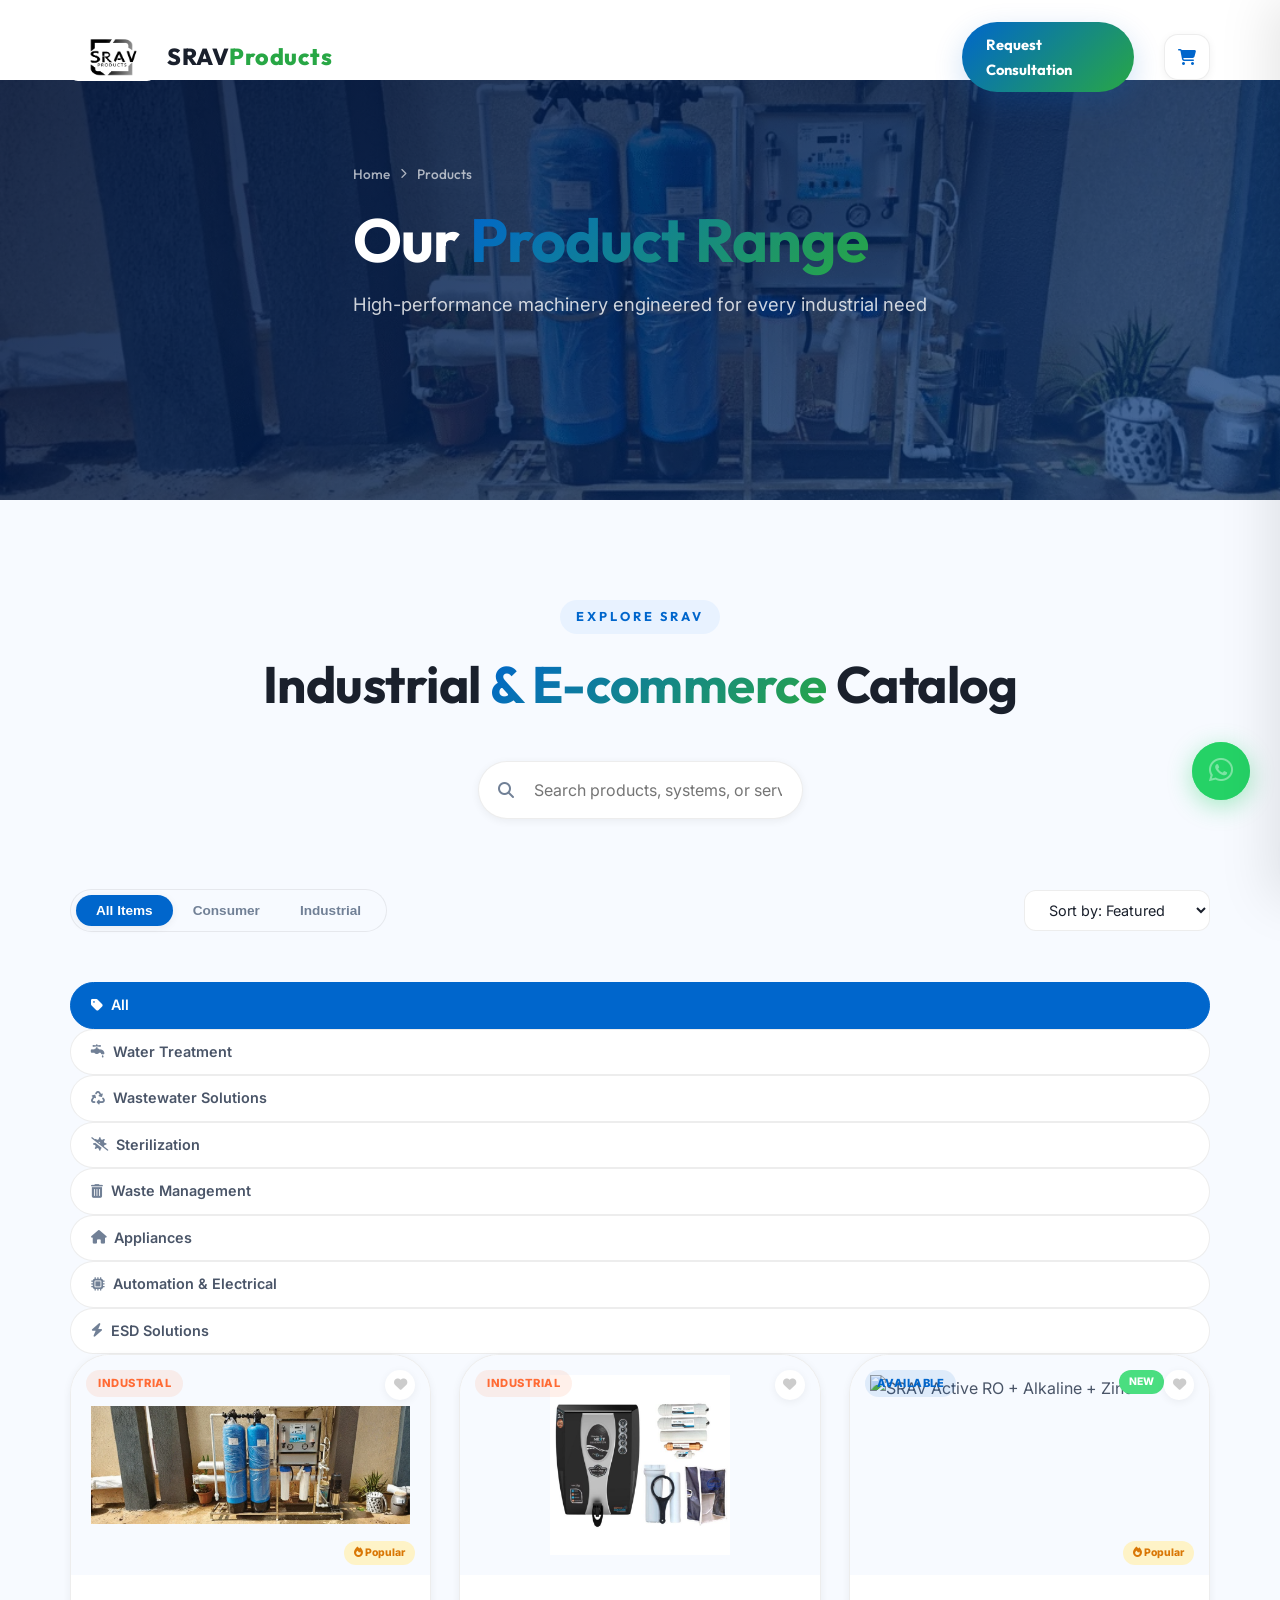
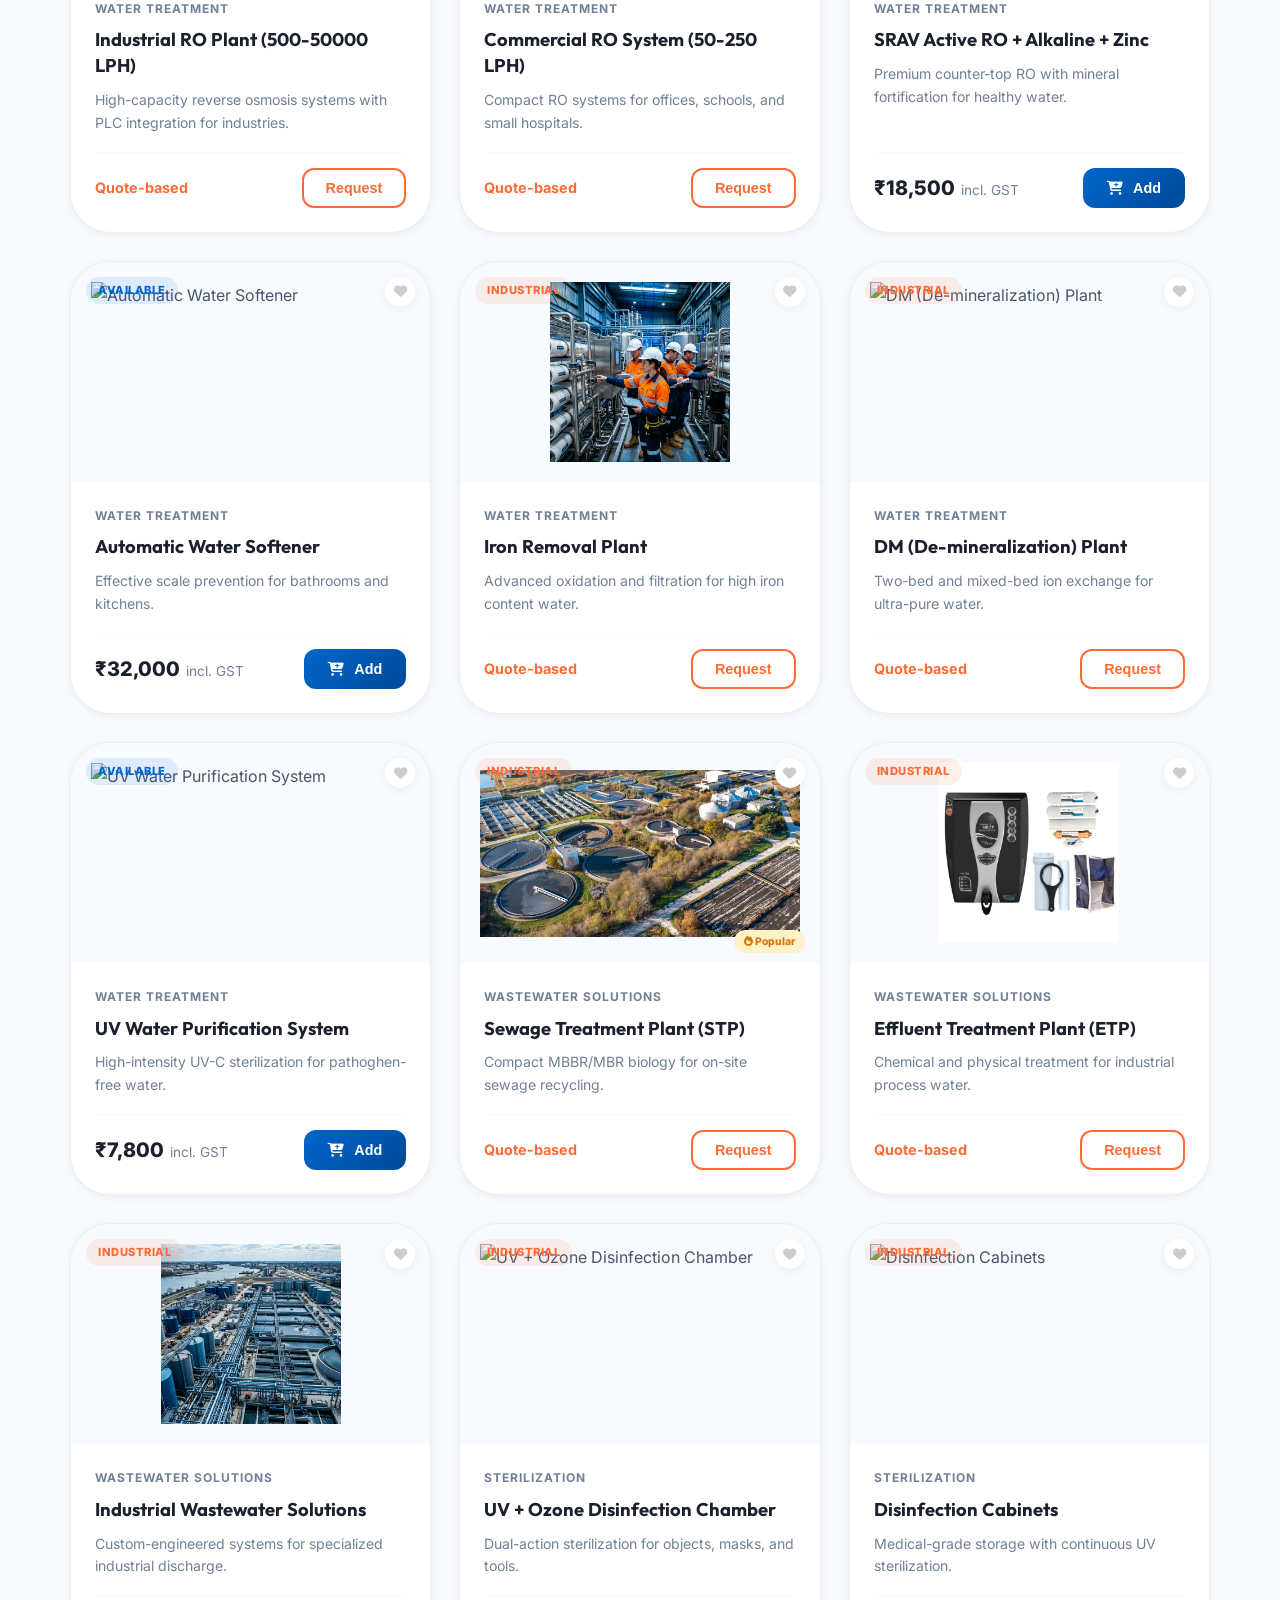
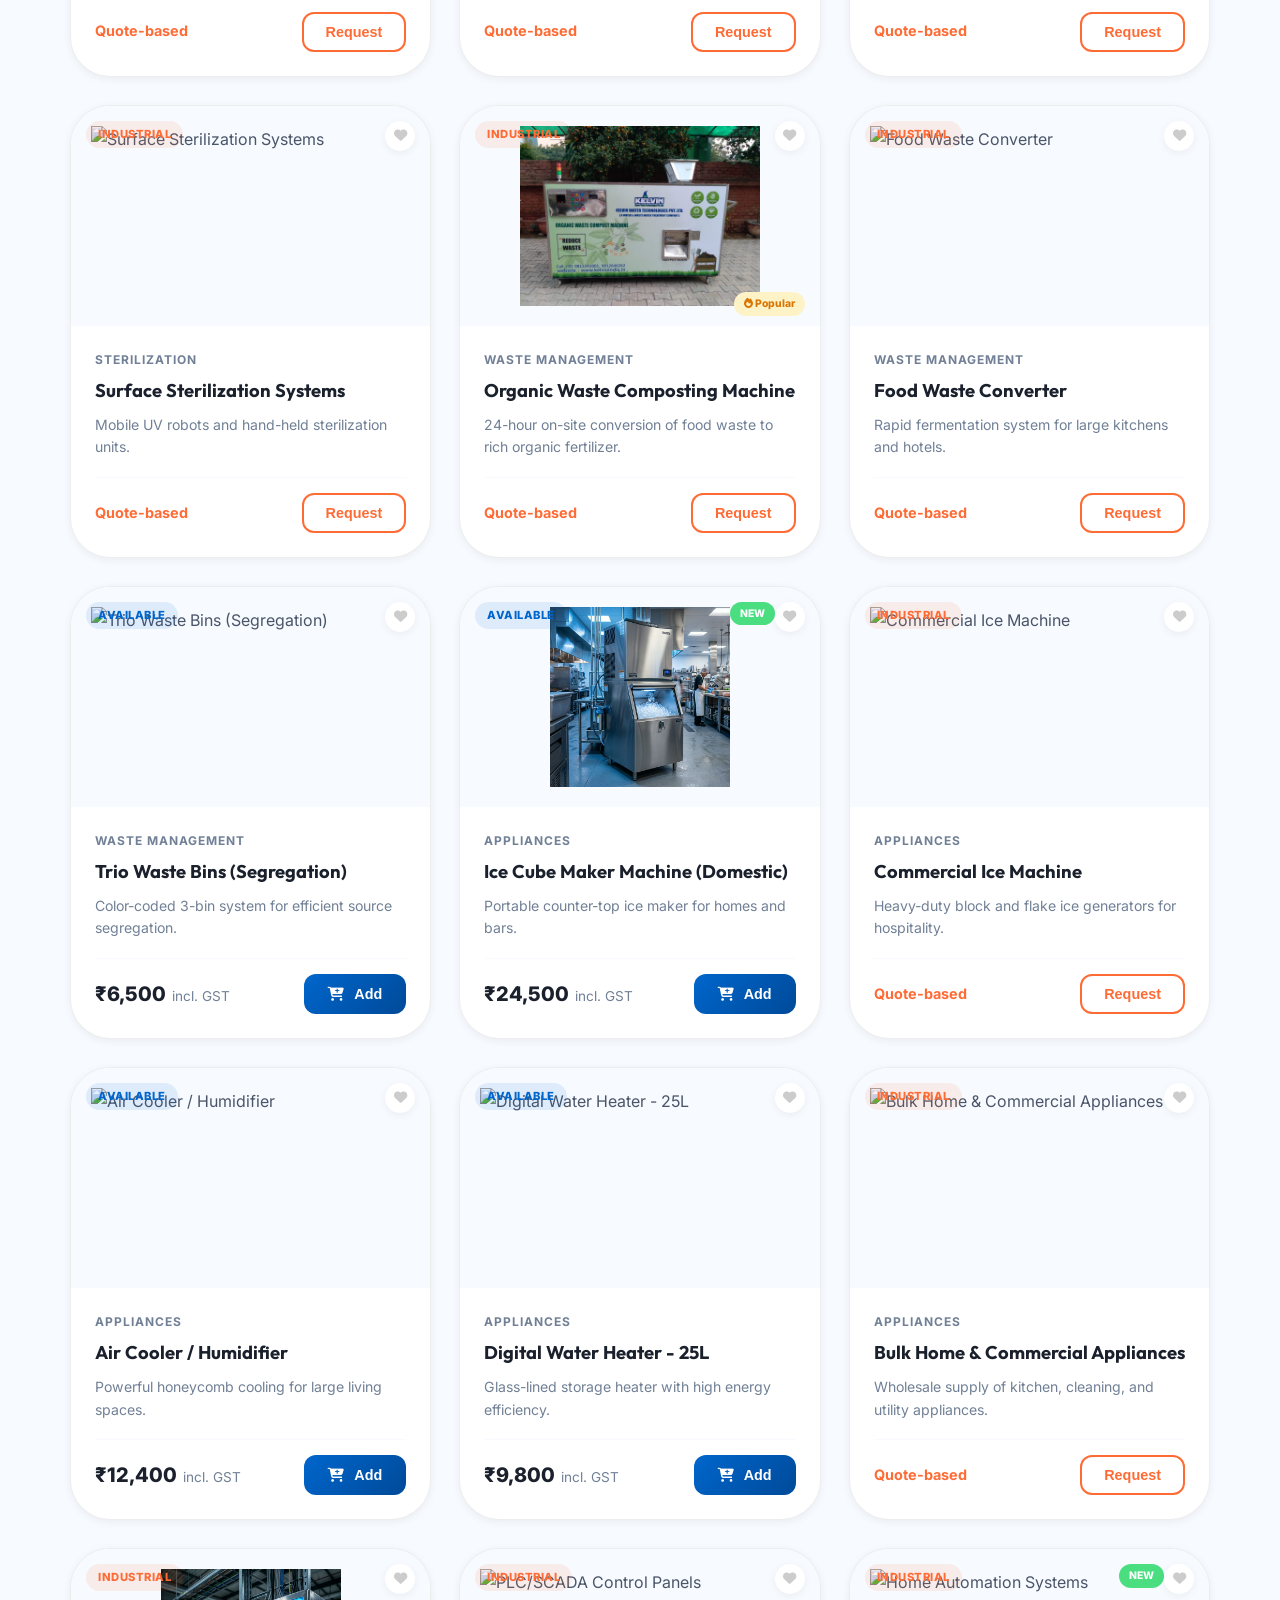
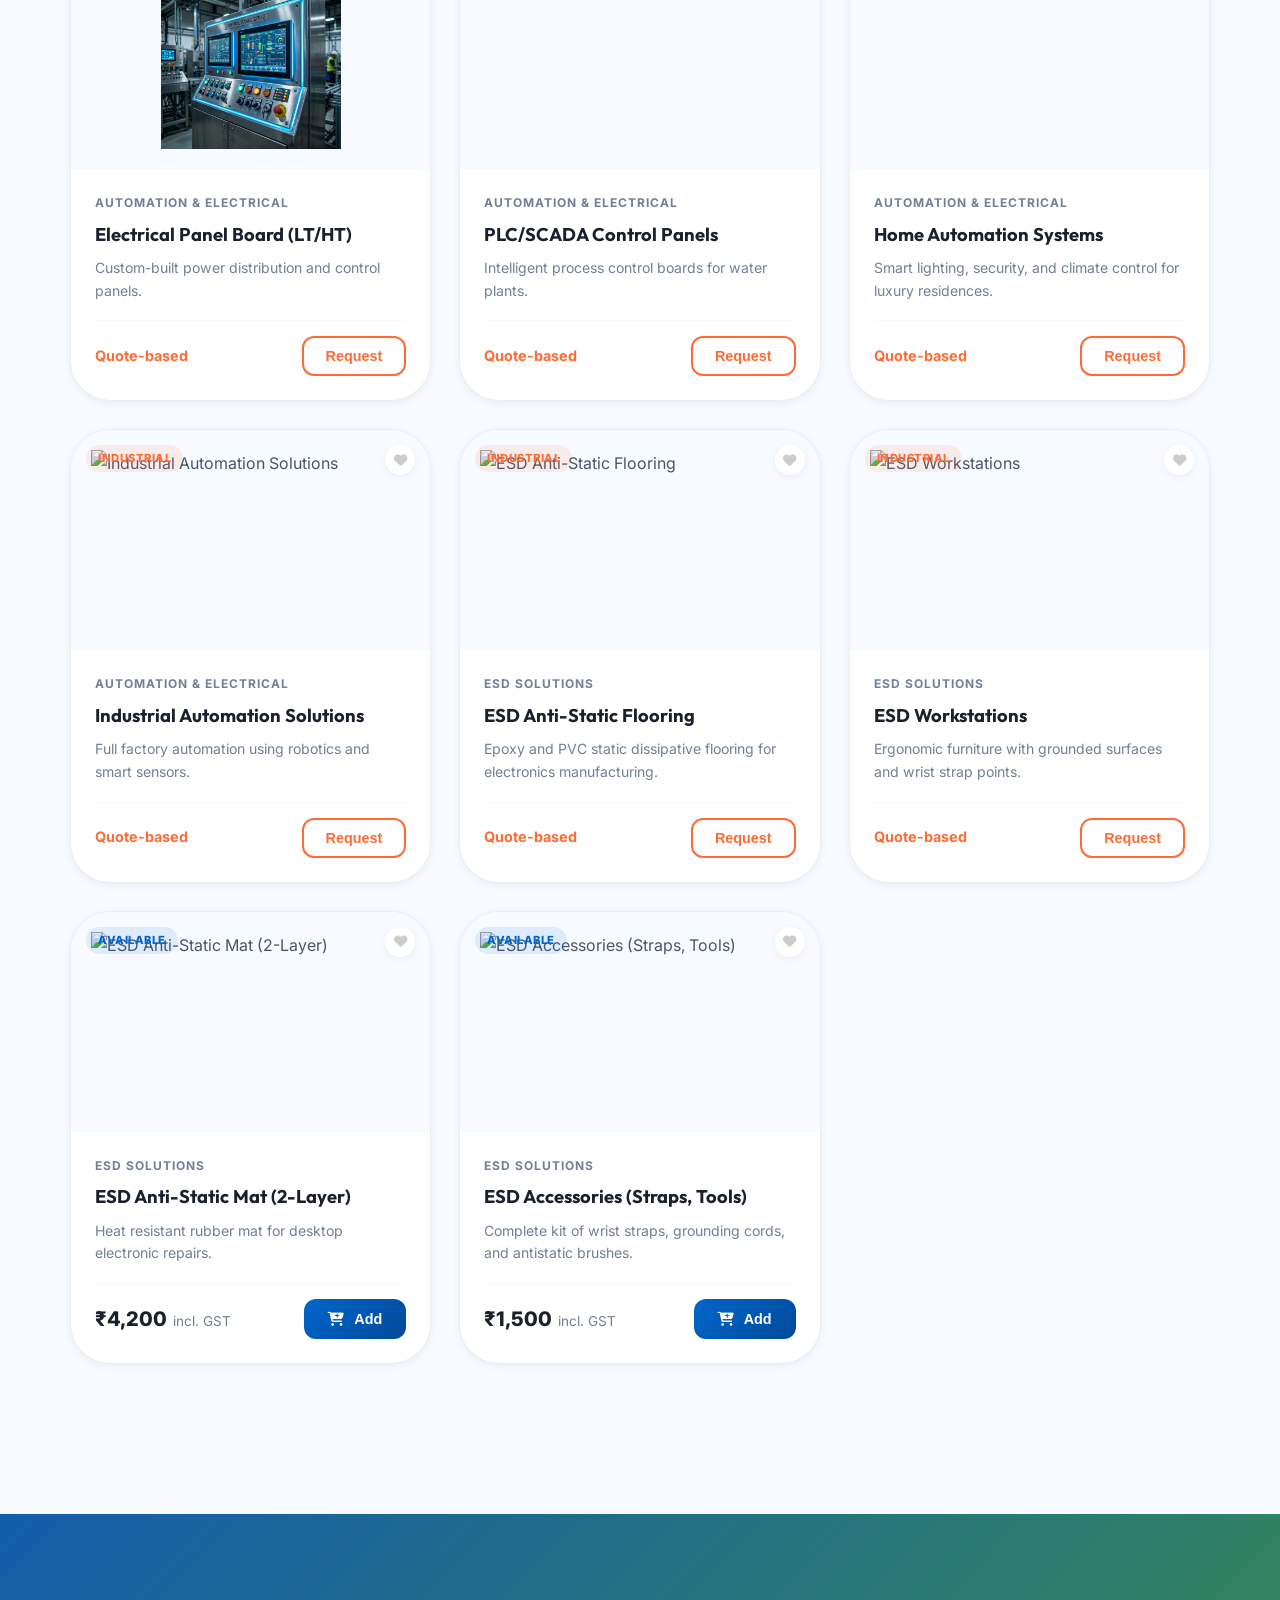
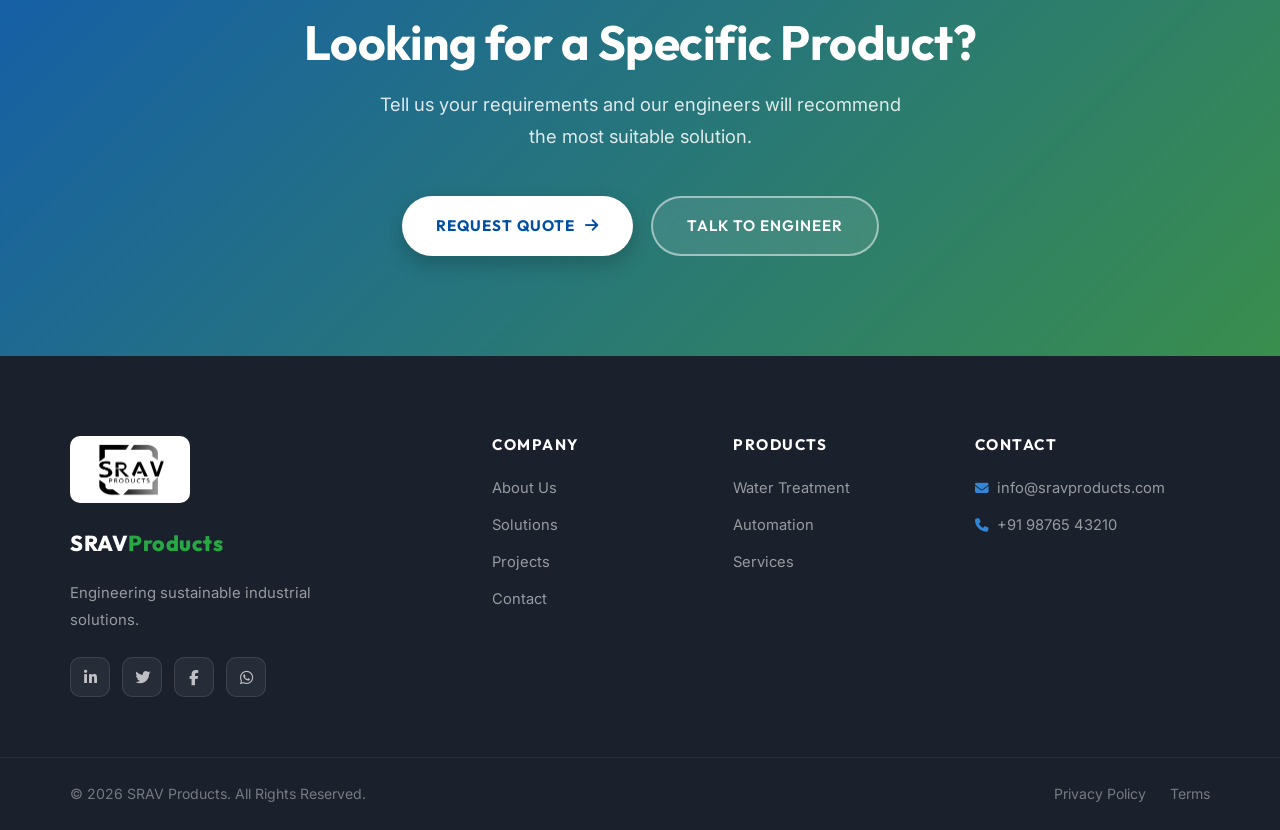
==== commit 1c58c0b3: "feat: Final Kent-style hybrid platform upgrade with 30+ products and wishlist" ====
--- a/products.html
+++ b/products.html
@@ -11,6 +11,7 @@
     <link rel="stylesheet" href="https://cdnjs.cloudflare.com/ajax/libs/font-awesome/6.4.0/css/all.min.css">
     <link rel="stylesheet" href="https://unpkg.com/aos@2.3.4/dist/aos.css">
     <link rel="stylesheet" href="css/style.css">
+    <link rel="stylesheet" href="css/ecommerce.css">
     <link rel="stylesheet" href="css/subpage.css">
 </head>
 <body>
@@ -30,7 +31,13 @@
                 <a href="index.html#services" class="nav-link">Services</a>
                 <a href="index.html#contact" class="nav-link nav-cta">Request Consultation</a>
             </div>
-            <button class="menu-btn" id="menu-btn"><span></span><span></span><span></span></button>
+            <div class="nav-actions" style="display:flex; align-items:center; gap:15px;">
+                <div class="cart-toggle" id="cart-toggle">
+                    <i class="fas fa-shopping-cart"></i>
+                    <span class="cart-count" id="cart-count">0</span>
+                </div>
+                <button class="menu-btn" id="menu-btn"><span></span><span></span><span></span></button>
+            </div>
         </div>
     </nav>
     <div class="mobile-menu" id="mobile-menu">
@@ -61,35 +68,35 @@
     <section class="products bg-light" style="padding:100px 0">
         <div class="container">
             <div class="section-header" data-aos="fade-up">
-                <div class="section-tag">Full Catalog</div>
-                <h2 class="section-title">All <span class="text-gradient">Products</span></h2>
-                <p class="section-subtitle">ISO-certified machinery with 5-year warranty and full after-sales support.</p>
+                <div class="section-tag">Explore SRAV</div>
+                <h2 class="section-title">Industrial <span class="text-gradient">&amp; E-commerce</span> Catalog</h2>
+                <div class="search-bar-wrap" style="max-width:600px; margin: 30px auto 0; position:relative;">
+                    <i class="fas fa-search" style="position:absolute; left:20px; top:50%; transform:translateY(-50%); color:var(--muted);"></i>
+                    <input type="text" id="product-search" placeholder="Search products, systems, or services..." style="width:100%; padding: 18px 20px 18px 55px; border-radius:50px; border:1px solid var(--border); box-shadow: var(--shadow-sm); font-family:inherit; font-size:1rem; outline:none; transition:var(--ease);">
+                </div>
             </div>
-            <div class="products-grid">
-                <div class="product-card" data-aos="fade-up">
-                    <div class="product-img"><img src="assets/Industrial-RO-Plant-Installation-Checklist-1080x400.webp" alt="Industrial RO Plant" loading="lazy"><div class="product-overlay"><a href="contact.html" class="btn btn-white">Enquire Now</a></div><div class="product-tag">Water Treatment</div></div>
-                    <div class="product-info"><h3>Industrial RO Plants</h3><p>High capacity reverse osmosis systems — 100 LPH to 50,000 LPH for industrial water generation.</p><a href="contact.html" class="btn-link">Get Quote <i class="fas fa-arrow-right"></i></a></div>
+            <div class="shop-controls" data-aos="fade-up">
+                <div class="filter-row">
+                    <div class="type-toggle">
+                        <button class="type-btn active" data-type="all">All Items</button>
+                        <button class="type-btn" data-type="domestic">Consumer</button>
+                        <button class="type-btn" data-type="industrial">Industrial</button>
+                    </div>
+                    <div class="sort-wrap">
+                        <select id="sort-select" class="sort-select">
+                            <option value="default">Sort by: Featured</option>
+                            <option value="price-low">Price: Low to High</option>
+                            <option value="price-high">Price: High to Low</option>
+                            <option value="name-az">Name: A - Z</option>
+                        </select>
+                    </div>
                 </div>
-                <div class="product-card" data-aos="fade-up" data-aos-delay="80">
-                    <div class="product-img"><img src="assets/Role-of-Sewage-Sludge-Treatment-Plant-in-STP.webp" alt="STP" loading="lazy"><div class="product-overlay"><a href="contact.html" class="btn btn-white">Enquire Now</a></div><div class="product-tag">Wastewater</div></div>
-                    <div class="product-info"><h3>Sewage Treatment Plants (STP)</h3><p>Automated domestic and commercial sewage processing with MBBR / SBR technology.</p><a href="contact.html" class="btn-link">Get Quote <i class="fas fa-arrow-right"></i></a></div>
-                </div>
-                <div class="product-card" data-aos="fade-up" data-aos-delay="160">
-                    <div class="product-img"><img src="assets/Aqua-Ultra-Water-Purifiers-3-600x600.jpg" alt="ETP" loading="lazy"><div class="product-overlay"><a href="contact.html" class="btn btn-white">Enquire Now</a></div><div class="product-tag">Wastewater</div></div>
-                    <div class="product-info"><h3>Effluent Treatment Plants (ETP)</h3><p>Industrial effluent treatment meeting PCB/CPCB discharge norms with ZLD options.</p><a href="contact.html" class="btn-link">Get Quote <i class="fas fa-arrow-right"></i></a></div>
-                </div>
-                <div class="product-card" data-aos="fade-up" data-aos-delay="240">
-                    <div class="product-img"><img src="assets/OWC-Machine-1024x768.jpg" alt="Organic Waste Composting" loading="lazy"><div class="product-overlay"><a href="contact.html" class="btn btn-white">Enquire Now</a></div><div class="product-tag">Waste Management</div></div>
-                    <div class="product-info"><h3>Organic Waste Composting Machines</h3><p>Compact and industrial-scale OWC machines — 50 kg/day to 2000 kg/day capacity.</p><a href="contact.html" class="btn-link">Get Quote <i class="fas fa-arrow-right"></i></a></div>
-                </div>
-                <div class="product-card" data-aos="fade-up" data-aos-delay="320">
-                    <div class="product-img"><img src="assets/product-automation-panel.png" alt="Automation Panel" loading="lazy"><div class="product-overlay"><a href="contact.html" class="btn btn-white">Enquire Now</a></div><div class="product-tag">Automation</div></div>
-                    <div class="product-info"><h3>Automation Control Panels</h3><p>Custom VFD, MCC, PLC-SCADA panels for industrial process monitoring and control.</p><a href="contact.html" class="btn-link">Get Quote <i class="fas fa-arrow-right"></i></a></div>
-                </div>
-                <div class="product-card" data-aos="fade-up" data-aos-delay="400">
-                    <div class="product-img"><img src="assets/product-ice-machine.png" alt="Ice Cube Maker" loading="lazy"><div class="product-overlay"><a href="contact.html" class="btn btn-white">Enquire Now</a></div><div class="product-tag">Equipment</div></div>
-                    <div class="product-info"><h3>Ice Cube Maker Machines</h3><p>Commercial stainless steel ice generators — 20 kg/day to 1000 kg/day for hospitality and food industry.</p><a href="contact.html" class="btn-link">Get Quote <i class="fas fa-arrow-right"></i></a></div>
-                </div>
+            </div>
+            <div class="filter-chips" id="filter-chips-dynamic">
+                <!-- Dynamic Chips -->
+            </div>
+            <div class="products-grid" id="products-grid-dynamic">
+                <!-- Dynamic Products -->
             </div>
         </div>
     </section>
@@ -110,9 +117,30 @@
         </div></div></div>
         <div class="footer-bottom"><div class="container footer-bottom-inner"><p>&copy; 2026 SRAV Products. All Rights Reserved.</p><div class="legal-links"><a href="#">Privacy Policy</a><a href="#">Terms</a></div></div></div>
     </footer>
+    <!-- Cart UI -->
+    <div class="cart-overlay" id="cart-overlay"></div>
+    <div class="cart-panel" id="cart-panel">
+        <div class="cart-header">
+            <h3>Your Cart</h3>
+            <div class="close-cart" id="close-cart"><i class="fas fa-times"></i></div>
+        </div>
+        <div class="cart-items" id="cart-items">
+            <!-- Dynamic Content -->
+        </div>
+        <div class="cart-footer">
+            <div class="cart-total">
+                <span>Total:</span>
+                <span id="cart-total-value">₹0</span>
+            </div>
+            <a href="checkout.html" class="btn btn-primary" style="width:100%; text-align:center;">Proceed to Checkout</a>
+        </div>
+    </div>
+
     <a href="https://wa.me/919876543210" class="floating-whatsapp" target="_blank"><i class="fa-brands fa-whatsapp"></i><span class="whatsapp-tooltip">Chat with us!</span></a>
     <button class="back-to-top" id="backToTop"><i class="fas fa-arrow-up"></i></button>
     <script src="https://unpkg.com/aos@2.3.4/dist/aos.js"></script>
+    <script src="js/products-data.js"></script>
     <script src="js/main.js"></script>
+    <script src="js/cart.js"></script>
 </body>
 </html>
--- a/css/ecommerce.css
+++ b/css/ecommerce.css
@@ -0,0 +1,387 @@
+/* ==========================================================================
+   SRAV Products — E-commerce & Hybrid Styles
+   ========================================================================== */
+
+:root {
+    --cart-width: 420px;
+    --glass-bg: rgba(255, 255, 255, 0.75);
+    --glass-border: rgba(255, 255, 255, 0.3);
+    --accent-orange: #ff6b35;
+    --accent-blue: #0066cc;
+    --premium-gradient: linear-gradient(135deg, #0066cc 0%, #004a99 100%);
+    --orange-gradient: linear-gradient(135deg, #ff6b35 0%, #e65a2b 100%);
+}
+
+/* Animations */
+@keyframes slideInRight {
+    from { transform: translateX(100%); opacity: 0; }
+    to { transform: translateX(0); opacity: 1; }
+}
+
+@keyframes fadeInScale {
+    from { transform: scale(0.95); opacity: 0; }
+    to { transform: scale(1); opacity: 1; }
+}
+
+/* Navbar Cart Icon */
+.cart-toggle {
+    position: relative;
+    background: var(--white);
+    color: var(--blue);
+    width: 46px;
+    height: 46px;
+    border-radius: 14px;
+    display: flex;
+    align-items: center;
+    justify-content: center;
+    cursor: pointer;
+    transition: all 0.3s cubic-bezier(0.4, 0, 0.2, 1);
+    border: 1px solid var(--border);
+    box-shadow: var(--shadow-sm);
+}
+
+.cart-toggle:hover {
+    background: var(--blue);
+    color: var(--white);
+    transform: translateY(-2px);
+    box-shadow: 0 8px 20px rgba(0, 102, 204, 0.2);
+}
+
+.cart-count {
+    position: absolute;
+    top: -5px;
+    right: -5px;
+    background: var(--accent-orange);
+    color: var(--white);
+    font-size: 0.7rem;
+    font-weight: 800;
+    min-width: 18px;
+    height: 18px;
+    border-radius: 10px;
+    display: flex;
+    align-items: center;
+    justify-content: center;
+    padding: 0 4px;
+    border: 2px solid var(--white);
+}
+
+/* Sliding Cart Panel */
+.cart-panel {
+    position: fixed;
+    top: 0;
+    right: calc(-1 * var(--cart-width));
+    width: var(--cart-width);
+    height: 100vh;
+    background: var(--white);
+    z-index: 2000;
+    box-shadow: -10px 0 50px rgba(0,0,0,0.1);
+    transition: right 0.4s cubic-bezier(0.16, 1, 0.3, 1);
+    display: flex;
+    flex-direction: column;
+}
+
+.cart-panel.active {
+    right: 0;
+}
+
+.cart-overlay {
+    position: fixed;
+    inset: 0;
+    background: rgba(0,0,0,0.4);
+    backdrop-filter: blur(4px);
+    z-index: 1999;
+    opacity: 0;
+    visibility: hidden;
+    transition: var(--ease);
+}
+
+.cart-overlay.active {
+    opacity: 1;
+    visibility: visible;
+}
+
+.cart-header {
+    padding: 24px;
+    border-bottom: 1px solid var(--border);
+    display: flex;
+    align-items: center;
+    justify-content: space-between;
+}
+
+.cart-header h3 { font-size: 1.25rem; font-weight: 800; }
+.close-cart { cursor: pointer; font-size: 1.2rem; color: var(--muted); }
+
+.cart-items {
+    flex: 1;
+    overflow-y: auto;
+    padding: 20px;
+}
+
+.cart-item {
+    display: grid;
+    grid-template-columns: 80px 1fr auto;
+    gap: 15px;
+    margin-bottom: 20px;
+    padding-bottom: 15px;
+    border-bottom: 1px solid var(--off-white);
+}
+
+.cart-item-img {
+    width: 80px;
+    height: 80px;
+    background: var(--off-white);
+    border-radius: 10px;
+    object-fit: contain;
+}
+
+.cart-item-info h4 { font-size: 0.95rem; margin-bottom: 4px; color: var(--heading); }
+.cart-item-price { font-weight: 700; color: var(--blue); font-size: 0.9rem; }
+.cart-item-qty { display: flex; align-items: center; gap: 10px; margin-top: 8px; }
+.qty-btn { width: 24px; height: 24px; border-radius: 6px; border: 1px solid var(--border); background: var(--white); cursor: pointer; display: flex; align-items: center; justify-content: center; font-size: 0.8rem; }
+
+.remove-item { color: #ff4d4d; cursor: pointer; font-size: 0.9rem; }
+
+.cart-footer {
+    padding: 24px;
+    background: var(--off-white);
+    border-top: 1px solid var(--border);
+}
+
+.cart-total {
+    display: flex;
+    justify-content: space-between;
+    margin-bottom: 20px;
+    font-weight: 800;
+    font-size: 1.1rem;
+}
+
+/* Hybrid Product Cards */
+.product-card {
+    background: var(--white);
+    border: 1px solid var(--border);
+    border-radius: var(--radius-xl);
+    overflow: hidden;
+    transition: var(--ease);
+    display: flex;
+    flex-direction: column;
+}
+
+.product-card:hover { transform: translateY(-8px); box-shadow: var(--shadow-lg); border-color: rgba(0,102,204,0.1); }
+
+.product-img-wrap {
+    position: relative;
+    height: 220px;
+    background: var(--off-white);
+    overflow: hidden;
+}
+
+.product-img-wrap img { width: 100%; height: 100%; object-fit: contain; padding: 20px; transition: transform 0.5s ease; }
+.product-card:hover .product-img-wrap img { transform: scale(1.05); }
+
+.product-badge-mode {
+    position: absolute;
+    top: 15px;
+    left: 15px;
+    padding: 4px 12px;
+    border-radius: 50px;
+    font-size: 0.7rem;
+    font-weight: 800;
+    text-transform: uppercase;
+    letter-spacing: 0.5px;
+    z-index: 2;
+}
+
+.badge-new { 
+    position: absolute;
+    top: 15px;
+    right: 45px;
+    background: #4ade80;
+    color: white;
+    padding: 3px 10px;
+    border-radius: 50px;
+    font-size: 0.65rem;
+    font-weight: 800;
+    z-index: 2;
+}
+
+.badge-popular {
+    position: absolute;
+    bottom: 10px;
+    right: 15px;
+    background: #fef3c7;
+    color: #d97706;
+    padding: 3px 10px;
+    border-radius: 50px;
+    font-size: 0.65rem;
+    font-weight: 800;
+    z-index: 2;
+}
+
+.wishlist-btn {
+    position: absolute;
+    top: 15px;
+    right: 15px;
+    width: 30px;
+    height: 30px;
+    background: var(--white);
+    border-radius: 50%;
+    display: flex;
+    align-items: center;
+    justify-content: center;
+    cursor: pointer;
+    color: #ccc;
+    transition: var(--ease);
+    z-index: 3;
+    border: none;
+    box-shadow: var(--shadow-sm);
+}
+
+.wishlist-btn:hover { color: #ff4d4d; transform: scale(1.1); }
+.wishlist-btn.active { color: #ff4d4d; }
+
+.mode-ecommerce { background: rgba(0, 102, 204, 0.1); color: var(--blue); }
+.mode-industrial { background: rgba(255, 107, 53, 0.1); color: var(--accent-orange); }
+
+.product-content { padding: 24px; flex: 1; display: flex; flex-direction: column; }
+.product-category { font-size: 0.75rem; color: var(--muted); text-transform: uppercase; letter-spacing: 1px; margin-bottom: 8px; font-weight: 700; }
+.product-title { font-size: 1.15rem; color: var(--heading); margin-bottom: 10px; line-height: 1.4; }
+.product-desc { font-size: 0.88rem; color: var(--muted); margin-bottom: 18px; line-height: 1.6; }
+
+.product-pricing { margin-top: auto; padding-top: 15px; border-top: 1px solid var(--off-white); display: flex; align-items: center; justify-content: space-between; }
+.price-tag { font-size: 1.25rem; font-weight: 800; color: var(--heading); }
+.price-tag span { font-size: 0.85rem; color: var(--muted); font-weight: 400; margin-left: 2px; }
+
+.quote-needed { font-size: 0.9rem; font-weight: 700; color: var(--accent-orange); }
+
+/* Buttons */
+.btn-add-cart { 
+    background: var(--premium-gradient); 
+    color: var(--white); 
+    border: none; 
+    padding: 12px 24px; 
+    border-radius: 12px; 
+    font-weight: 700; 
+    cursor: pointer; 
+    transition: all 0.3s ease; 
+    display: flex; 
+    align-items: center; 
+    gap: 10px; 
+    font-size: 0.9rem;
+}
+.btn-add-cart:hover { 
+    transform: translateY(-2px);
+    box-shadow: 0 10px 25px rgba(0,102,204,0.3); 
+}
+
+.btn-quote { 
+    background: transparent; 
+    color: var(--accent-orange); 
+    border: 2px solid var(--accent-orange); 
+    padding: 10px 22px; 
+    border-radius: 12px; 
+    font-weight: 700; 
+    cursor: pointer; 
+    transition: all 0.3s ease; 
+    font-size: 0.9rem;
+}
+.btn-quote:hover { 
+    background: var(--orange-gradient); 
+    color: var(--white); 
+    border-color: transparent;
+    transform: translateY(-2px);
+    box-shadow: 0 10px 25px rgba(255,107,53,0.3);
+}
+
+/* Category Filters */
+.product-filters {
+    display: flex;
+    flex-wrap: wrap;
+    gap: 12px;
+    margin-bottom: 40px;
+    justify-content: center;
+}
+
+.filter-chip {
+    padding: 10px 20px;
+    background: var(--white);
+    border: 1px solid var(--border);
+    border-radius: 50px;
+    font-size: 0.9rem;
+    font-weight: 600;
+    cursor: pointer;
+    transition: var(--ease);
+    display: flex;
+    align-items: center;
+    gap: 8px;
+}
+
+.filter-chip i { font-size: 0.85rem; color: var(--muted); }
+.filter-chip:hover { border-color: var(--blue); color: var(--blue); }
+.filter-chip.active { background: var(--blue); color: var(--white); border-color: var(--blue); }
+.filter-chip.active i { color: var(--white); }
+
+/* Mobile Optimizations */
+@media (max-width: 767px) {
+    :root { --cart-width: 100%; }
+    .cart-panel { top: auto; bottom: calc(-1 * 100vh); height: 90vh; border-radius: 30px 30px 0 0; }
+    .cart-panel.active { bottom: 0; }
+    
+    .product-filters { justify-content: flex-start; overflow-x: auto; padding-bottom: 10px; white-space: nowrap; flex-wrap: nowrap; }
+    .product-pricing { flex-direction: column; gap: 15px; align-items: flex-start; }
+    .btn-add-cart, .btn-quote { width: 100%; justify-content: center; }
+}
+
+/* Advanced Filters */
+.shop-controls {
+    display: flex;
+    flex-direction: column;
+    gap: 25px;
+    margin-bottom: 50px;
+}
+
+.filter-row {
+    display: flex;
+    justify-content: space-between;
+    align-items: center;
+    flex-wrap: wrap;
+    gap: 20px;
+}
+
+.type-toggle {
+    display: flex;
+    background: var(--off-white);
+    padding: 5px;
+    border-radius: 50px;
+    border: 1px solid var(--border);
+}
+
+.type-btn {
+    padding: 8px 20px;
+    border-radius: 50px;
+    border: none;
+    background: transparent;
+    cursor: pointer;
+    font-weight: 700;
+    font-size: 0.85rem;
+    color: var(--muted);
+    transition: var(--ease);
+}
+
+.type-btn.active {
+    background: var(--blue);
+    color: var(--white);
+    box-shadow: var(--shadow-sm);
+}
+
+.sort-select {
+    padding: 10px 20px;
+    border-radius: 12px;
+    border: 1px solid var(--border);
+    background: var(--white);
+    font-family: inherit;
+    font-size: 0.9rem;
+    color: var(--heading);
+    cursor: pointer;
+    outline: none;
+}
+
